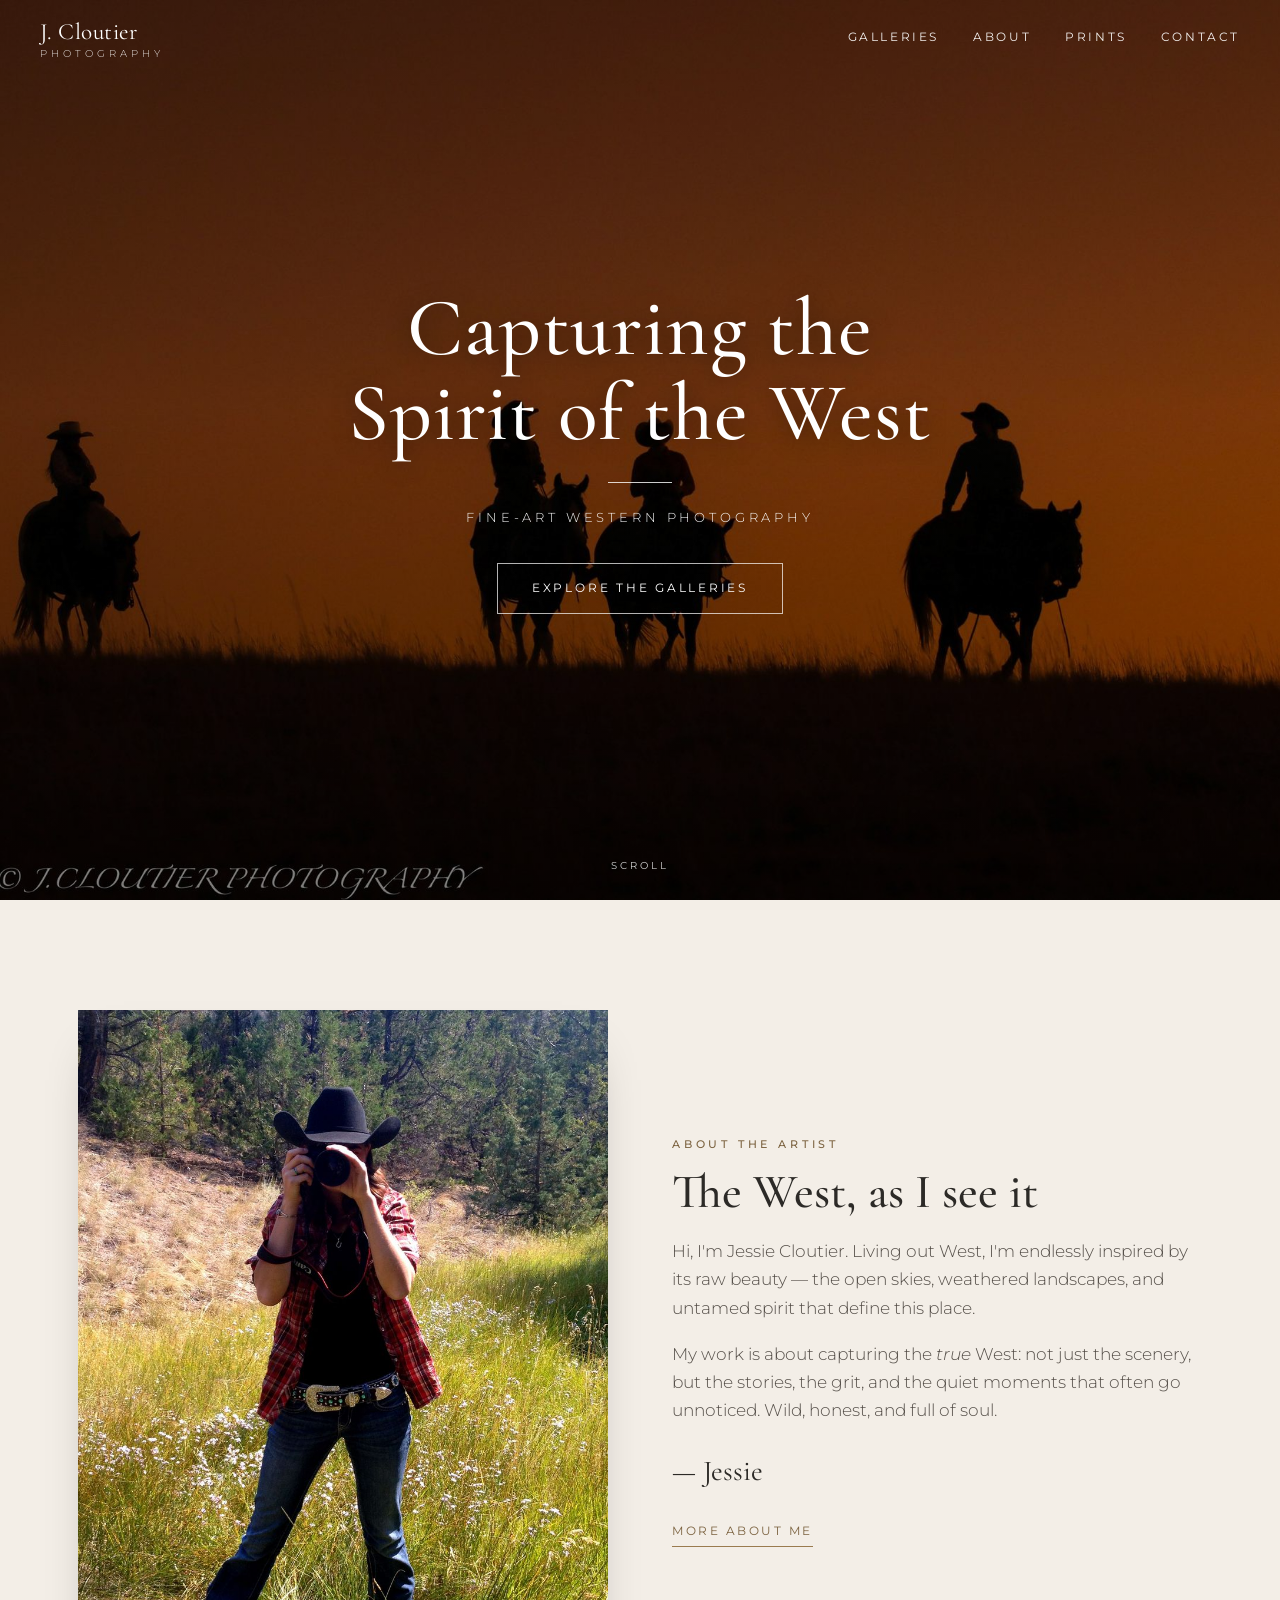
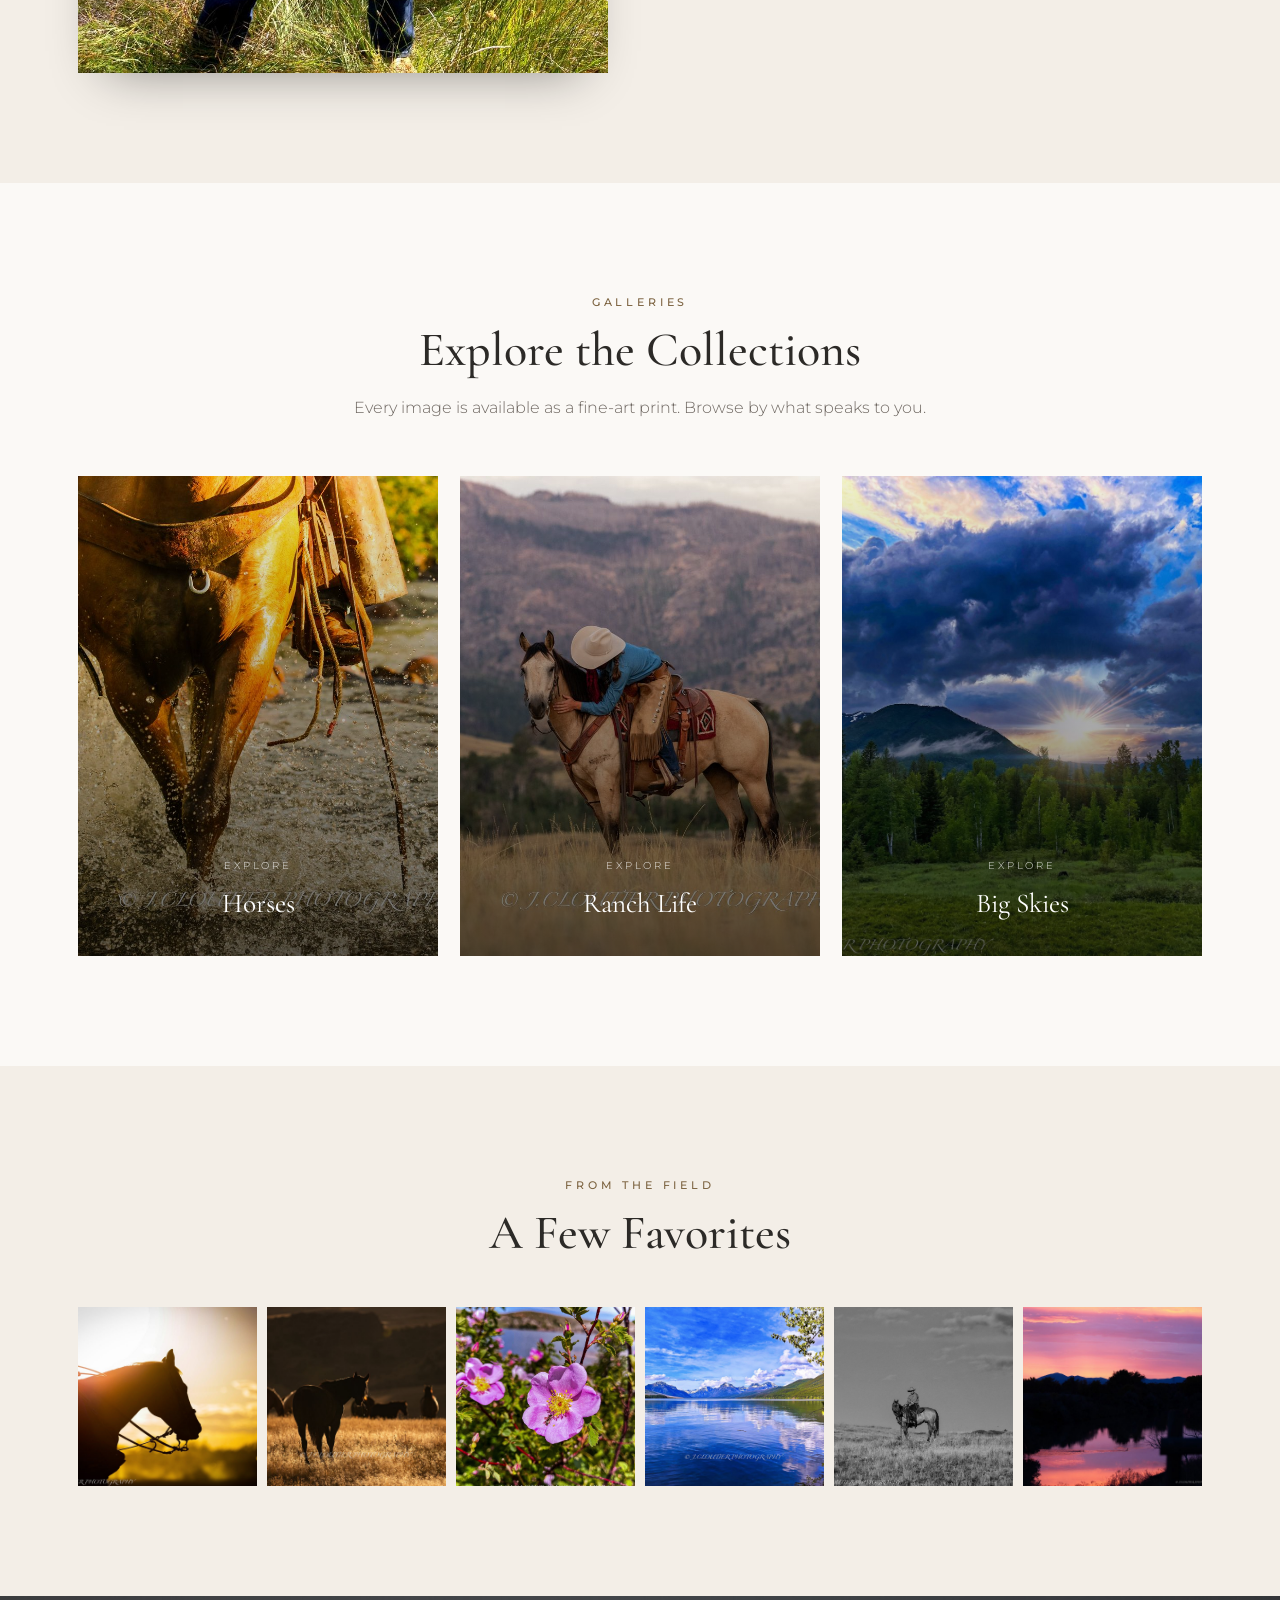
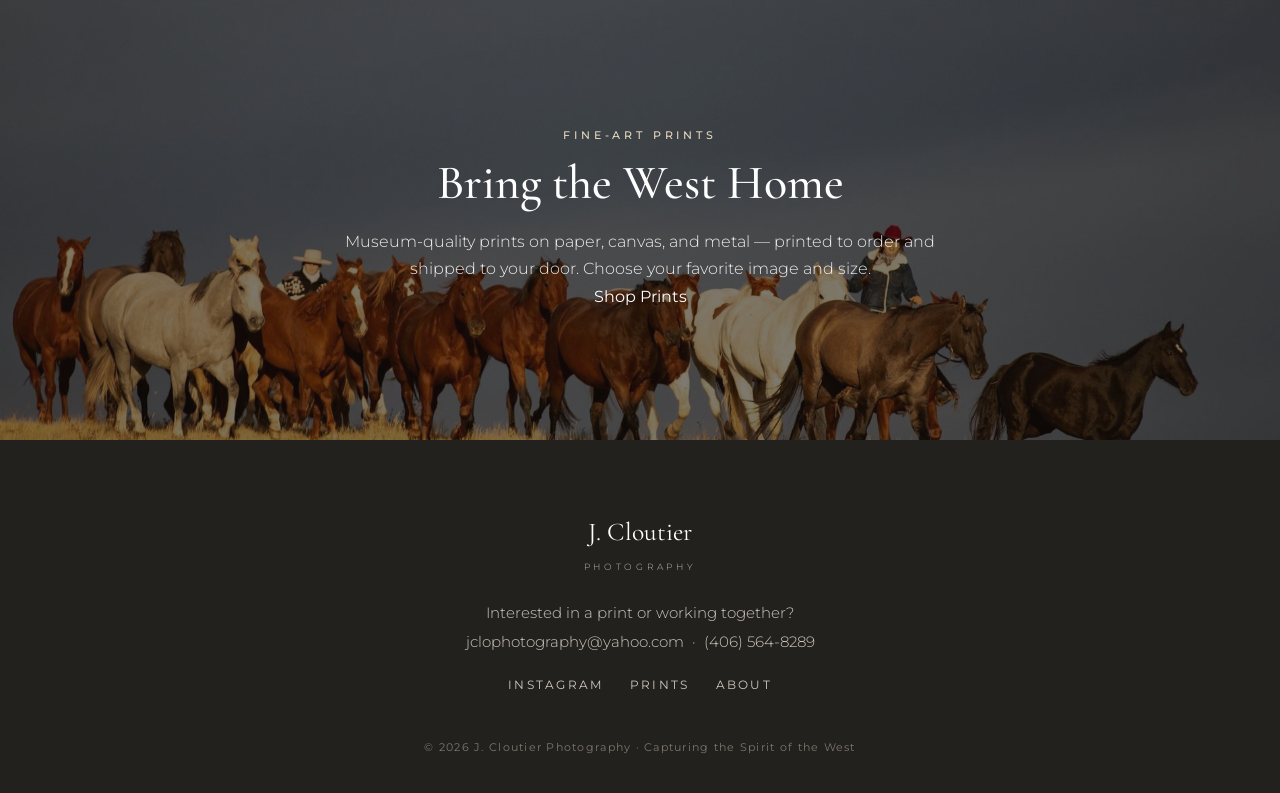
==== index.html @ 98ded982 "Add files via upload" ====
<!DOCTYPE html>
<html lang="en">
<head>
<meta charset="UTF-8" />
<meta name="viewport" content="width=device-width, initial-scale=1.0" />
<title>J. Cloutier Photography — Capturing the Spirit of the West</title>
<meta name="description" content="Authentic Western photography by Jessie Cloutier — horses, cowboys, big skies, and wild landscapes. Fine-art prints available." />
<link rel="preconnect" href="https://fonts.googleapis.com" />
<link rel="preconnect" href="https://fonts.gstatic.com" crossorigin />
<link href="https://fonts.googleapis.com/css2?family=Cormorant+Garamond:wght@400;500;600&family=Montserrat:wght@300;400;500&display=swap" rel="stylesheet" />
<link rel="stylesheet" href="style.css" />
</head>
<body>

<header id="site-header">
  <a href="index.html" class="brand">J. Cloutier<small>Photography</small></a>
  <button class="nav-toggle" id="navToggle" aria-label="Menu"><span></span><span></span><span></span></button>
  <nav id="nav">
    <a href="gallery.html">Galleries</a>
    <a href="about.html">About</a>
    <a href="gallery.html">Prints</a>
    <a href="contact.html">Contact</a>
  </nav>
</header>

<!-- HERO -->
<section class="hero" id="top">
  <img src="asset-hero.jpg" alt="Riders on horseback silhouetted against a glowing Western sunset" />
  <div class="hero-inner">
    <h1>Capturing the<br>Spirit of the West</h1>
    <div class="rule"></div>
    <p>Fine-Art Western Photography</p>
    <a href="gallery.html" class="cta">Explore the Galleries</a>
  </div>
  <div class="scroll-hint">Scroll</div>
</section>

<!-- ABOUT -->
<section class="about" id="about">
  <div class="wrap about-grid">
    <div class="about-photo">
      <img src="asset-about.jpg" alt="Jessie Cloutier photographing outdoors in a cowboy hat" />
    </div>
    <div class="about-text">
      <div class="eyebrow">About the Artist</div>
      <h2 class="sec-title">The West, as I see it</h2>
      <p>Hi, I'm Jessie Cloutier. Living out West, I'm endlessly inspired by its raw beauty — the open skies, weathered landscapes, and untamed spirit that define this place.</p>
      <p>My work is about capturing the <em>true</em> West: not just the scenery, but the stories, the grit, and the quiet moments that often go unnoticed. Wild, honest, and full of soul.</p>
      <div class="sig">— Jessie</div>
      <a href="about.html" class="btn-text">More about me</a>
    </div>
  </div>
</section>

<!-- COLLECTIONS -->
<section id="collections">
  <div class="wrap center">
    <div class="eyebrow">Galleries</div>
    <h2 class="sec-title">Explore the Collections</h2>
    <p class="lead">Every image is available as a fine-art print. Browse by what speaks to you.</p>
    <div class="tiles">
      <a class="tile" href="gallery.html#horses">
        <img src="asset-tile-horses.jpg" alt="Horse crossing water" />
        <div class="tile-label"><small>Explore</small><span>Horses</span></div>
      </a>
      <a class="tile" href="gallery.html#ranch">
        <img src="asset-tile-ranch.jpg" alt="Cowboy on horseback in the mountains" />
        <div class="tile-label"><small>Explore</small><span>Ranch Life</span></div>
      </a>
      <a class="tile" href="gallery.html#skies">
        <img src="asset-tile-landscapes.jpg" alt="Mountain landscape at dusk" />
        <div class="tile-label"><small>Explore</small><span>Big Skies</span></div>
      </a>
    </div>
  </div>
</section>

<!-- FEATURED STRIP -->
<section class="featured">
  <div class="wrap center">
    <div class="eyebrow">From the Field</div>
    <h2 class="sec-title">A Few Favorites</h2>
    <div class="strip">
      <a href="gallery.html"><img src="asset-feat-1.jpg" alt="Horse at sunrise" /></a>
      <a href="gallery.html"><img src="asset-feat-2.jpg" alt="Horses in a golden field" /></a>
      <a href="gallery.html"><img src="asset-tile-wildlife.jpg" alt="Bison on the plains" /></a>
      <a href="gallery.html"><img src="asset-feat-4.jpg" alt="Mountain lake" /></a>
      <a href="gallery.html"><img src="asset-feat-5.jpg" alt="Black and white horse" /></a>
      <a href="gallery.html"><img src="asset-feat-6.jpg" alt="Pink Western sunset" /></a>
    </div>
  </div>
</section>

<!-- PRINTS CTA -->
<section class="prints" id="prints">
  <img src="asset-hero-alt.jpg" alt="Herd of horses running at golden hour" />
  <div class="wrap">
    <div class="eyebrow" style="color:#e6d6bd;">Fine-Art Prints</div>
    <h2 class="sec-title">Bring the West Home</h2>
    <p class="lead">Museum-quality prints on paper, canvas, and metal — printed to order and shipped to your door. Choose your favorite image and size.</p>
    <a href="gallery.html" class="cta btn-light" style="margin-top:30px;">Shop Prints</a>
  </div>
</section>

<!-- CONTACT / FOOTER -->
<footer id="contact">
  <div class="wrap">
    <div class="fbrand">J. Cloutier<small>Photography</small></div>
    <div class="contact">
      Interested in a print or working together?<br>
      <a href="mailto:jclophotography@yahoo.com">jclophotography@yahoo.com</a> &nbsp;·&nbsp; (406) 564-8289
    </div>
    <div class="social">
      <a href="https://www.instagram.com/j.cloutierphotography/" target="_blank" rel="noopener">Instagram</a>
      <a href="gallery.html">Prints</a>
      <a href="about.html">About</a>
    </div>
    <div class="fine">© <span id="yr"></span> J. Cloutier Photography · Capturing the Spirit of the West</div>
  </div>
</footer>

<script src="site.js"></script>
</body>
</html>
---- style.css ----
/* ===========================================================
   J. Cloutier Photography — shared stylesheet
   =========================================================== */
:root{
  --ink:#2c2a27;
  --muted:#6f6862;
  --line:#e4ddd4;
  --paper:#fbf9f6;
  --paper-2:#f3eee7;
  --accent:#9a7b4f;        /* warm saddle tan */
  --accent-dark:#7c6340;
  --serif:'Cormorant Garamond', Georgia, serif;
  --sans:'Montserrat', -apple-system, system-ui, sans-serif;
}
*{box-sizing:border-box;margin:0;padding:0;}
html{scroll-behavior:smooth;}
body{
  font-family:var(--sans);color:var(--ink);background:var(--paper);
  line-height:1.7;-webkit-font-smoothing:antialiased;
}
img{display:block;width:100%;height:100%;object-fit:cover;}
a{color:inherit;text-decoration:none;}
.wrap{max-width:1180px;margin:0 auto;padding:0 28px;}
.wrap-wide{max-width:1480px;margin:0 auto;padding:0 28px;}

/* ---------- Header ---------- */
header{
  position:fixed;top:0;left:0;right:0;z-index:50;
  display:flex;align-items:center;justify-content:space-between;
  padding:20px 40px;transition:background .35s ease,padding .35s ease,box-shadow .35s ease;
}
header.solid,header.scrolled{background:rgba(251,249,246,.96);padding:14px 40px;box-shadow:0 1px 0 var(--line);}
.brand{font-family:var(--serif);font-size:1.45rem;letter-spacing:.02em;color:#fff;transition:color .35s ease;line-height:1.1;}
.brand small{display:block;font-family:var(--sans);font-weight:300;font-size:.6rem;letter-spacing:.42em;text-transform:uppercase;margin-top:3px;opacity:.85;}
header.solid .brand,header.scrolled .brand{color:var(--ink);}
nav{display:flex;gap:34px;}
nav a{font-size:.74rem;letter-spacing:.22em;text-transform:uppercase;font-weight:400;color:#fff;opacity:.92;transition:color .35s ease,opacity .2s;padding-bottom:3px;border-bottom:1px solid transparent;}
header.solid nav a,header.scrolled nav a{color:var(--ink);}
nav a:hover,nav a.active{opacity:1;border-bottom-color:var(--accent);}
.nav-toggle{display:none;}

/* ---------- Buttons / type helpers ---------- */
.eyebrow{font-size:.7rem;letter-spacing:.34em;text-transform:uppercase;color:var(--accent-dark);font-weight:500;}
.sec-title{font-family:var(--serif);font-weight:500;font-size:clamp(2rem,4vw,3rem);line-height:1.1;margin-top:12px;}
.center{text-align:center;}
.lead{max-width:620px;margin:18px auto 0;color:var(--muted);font-weight:300;}
.btn{display:inline-block;padding:15px 34px;border:1px solid var(--accent);color:var(--accent-dark);font-size:.72rem;letter-spacing:.24em;text-transform:uppercase;transition:background .3s,color .3s;cursor:pointer;background:none;font-family:var(--sans);}
.btn:hover{background:var(--accent);color:#fff;}
.btn-light{border-color:rgba(255,255,255,.7);color:#fff;}
.btn-light:hover{background:#fff;color:var(--ink);}
.btn-text{display:inline-block;margin-top:26px;font-size:.72rem;letter-spacing:.22em;text-transform:uppercase;color:var(--accent-dark);border-bottom:1px solid var(--accent);padding-bottom:5px;}
.btn-text:hover{color:var(--ink);}
section{padding:110px 0;}

/* ---------- Hero (home) ---------- */
.hero{position:relative;height:100vh;min-height:600px;display:flex;align-items:center;justify-content:center;text-align:center;color:#fff;overflow:hidden;}
.hero img{position:absolute;inset:0;z-index:-2;}
.hero::after{content:"";position:absolute;inset:0;z-index:-1;background:linear-gradient(180deg,rgba(0,0,0,.35),rgba(0,0,0,.15) 45%,rgba(0,0,0,.45));}
.hero-inner{padding:0 24px;animation:rise 1.2s ease both;}
.hero h1{font-family:var(--serif);font-weight:500;font-size:clamp(2.6rem,6.4vw,5.4rem);line-height:1.04;letter-spacing:.01em;text-shadow:0 2px 24px rgba(0,0,0,.4);}
.hero .rule{width:64px;height:1px;background:rgba(255,255,255,.8);margin:26px auto 24px;}
.hero p{font-size:.8rem;letter-spacing:.3em;text-transform:uppercase;font-weight:300;opacity:.95;}
.hero .cta{display:inline-block;margin-top:34px;padding:15px 34px;border:1px solid rgba(255,255,255,.7);font-size:.72rem;letter-spacing:.24em;text-transform:uppercase;transition:background .3s,color .3s;}
.hero .cta:hover{background:#fff;color:var(--ink);}
.scroll-hint{position:absolute;bottom:26px;left:50%;transform:translateX(-50%);font-size:.6rem;letter-spacing:.3em;text-transform:uppercase;opacity:.8;animation:bob 2.2s infinite;}
@keyframes rise{from{opacity:0;transform:translateY(18px);}to{opacity:1;transform:none;}}
@keyframes bob{0%,100%{transform:translateX(-50%) translateY(0);}50%{transform:translateX(-50%) translateY(7px);}}

/* ---------- Page banner (subpages) ---------- */
.banner{position:relative;height:54vh;min-height:380px;display:flex;align-items:center;justify-content:center;text-align:center;color:#fff;overflow:hidden;}
.banner img{position:absolute;inset:0;z-index:-2;}
.banner::after{content:"";position:absolute;inset:0;z-index:-1;background:rgba(0,0,0,.4);}
.banner .eyebrow{color:#e6d6bd;}
.banner h1{font-family:var(--serif);font-weight:500;font-size:clamp(2.4rem,5vw,4rem);line-height:1.05;margin-top:10px;text-shadow:0 2px 20px rgba(0,0,0,.4);}
.banner .rule{width:60px;height:1px;background:rgba(255,255,255,.8);margin:22px auto 0;}

/* ---------- About ---------- */
.about{background:var(--paper-2);}
.about-grid{display:grid;grid-template-columns:1fr 1fr;gap:64px;align-items:center;}
.about-photo{aspect-ratio:4/5;overflow:hidden;box-shadow:0 24px 50px -28px rgba(0,0,0,.45);}
.about-photo img{transition:transform 1.2s ease;}
.about-photo:hover img{transform:scale(1.04);}
.about-text p{margin-top:18px;color:#56504a;font-weight:300;font-size:1.04rem;}
.about-text .sig{font-family:var(--serif);font-size:1.8rem;margin-top:22px;color:var(--ink);}

/* ---------- Collection tiles (home) ---------- */
.tiles{display:grid;grid-template-columns:repeat(3,1fr);gap:22px;margin-top:54px;}
.tile{position:relative;aspect-ratio:3/4;overflow:hidden;color:#fff;display:block;}
.tile img{transition:transform 1.1s ease;}
.tile::after{content:"";position:absolute;inset:0;background:linear-gradient(180deg,rgba(0,0,0,.05),rgba(0,0,0,.6));transition:background .4s;}
.tile:hover img{transform:scale(1.06);}
.tile:hover::after{background:linear-gradient(180deg,rgba(0,0,0,.15),rgba(0,0,0,.72));}
.tile-label{position:absolute;left:0;right:0;bottom:28px;z-index:2;text-align:center;}
.tile-label small{font-size:.62rem;letter-spacing:.3em;text-transform:uppercase;opacity:.85;font-weight:300;}
.tile-label span{display:block;font-family:var(--serif);font-size:1.7rem;margin-top:4px;}

/* ---------- Featured strip ---------- */
.featured{background:var(--paper-2);}
.strip{display:grid;grid-template-columns:repeat(6,1fr);gap:10px;margin-top:48px;}
.strip a{aspect-ratio:1/1;overflow:hidden;}
.strip img{transition:transform .9s ease,filter .4s;filter:saturate(.96);}
.strip a:hover img{transform:scale(1.08);filter:saturate(1.1);}

/* ---------- Prints CTA band ---------- */
.prints{position:relative;color:#fff;text-align:center;padding:130px 0;overflow:hidden;}
.prints img{position:absolute;inset:0;z-index:-2;}
.prints::after{content:"";position:absolute;inset:0;z-index:-1;background:rgba(20,16,12,.55);}
.prints .sec-title{color:#fff;}
.prints .lead{color:rgba(255,255,255,.9);}

/* ---------- Gallery filter + grid ---------- */
.filterbar{display:flex;flex-wrap:wrap;gap:12px;justify-content:center;margin:0 0 44px;}
.filterbar button{background:none;border:1px solid var(--line);color:var(--muted);font-family:var(--sans);
  font-size:.7rem;letter-spacing:.2em;text-transform:uppercase;padding:10px 20px;cursor:pointer;transition:all .25s;}
.filterbar button:hover{border-color:var(--accent);color:var(--accent-dark);}
.filterbar button.active{background:var(--accent);border-color:var(--accent);color:#fff;}
.grid{column-count:3;column-gap:16px;}
.grid .card{break-inside:avoid;margin-bottom:16px;position:relative;overflow:hidden;cursor:pointer;display:block;}
.grid .card img{width:100%;height:auto;transition:transform 1s ease;}
.grid .card::after{content:"View Print";position:absolute;inset:0;display:flex;align-items:flex-end;justify-content:center;
  padding-bottom:18px;color:#fff;font-size:.66rem;letter-spacing:.24em;text-transform:uppercase;
  background:linear-gradient(180deg,rgba(0,0,0,0) 55%,rgba(0,0,0,.55));opacity:0;transition:opacity .35s;}
.grid .card:hover::after{opacity:1;}
.grid .card:hover img{transform:scale(1.05);}

/* ---------- Lightbox ---------- */
.lightbox{position:fixed;inset:0;z-index:100;background:rgba(18,15,12,.92);display:none;align-items:center;justify-content:center;flex-direction:column;padding:30px;}
.lightbox.open{display:flex;}
.lightbox img{max-width:88vw;max-height:74vh;width:auto;height:auto;object-fit:contain;box-shadow:0 30px 80px -20px rgba(0,0,0,.8);}
.lightbox .lb-bar{margin-top:22px;display:flex;gap:16px;align-items:center;}
.lightbox .lb-close{position:absolute;top:24px;right:30px;color:#fff;font-size:2rem;cursor:pointer;line-height:1;opacity:.8;}
.lightbox .lb-close:hover{opacity:1;}
.lightbox .lb-nav{position:absolute;top:50%;transform:translateY(-50%);color:#fff;font-size:2.4rem;cursor:pointer;opacity:.6;padding:10px 18px;user-select:none;}
.lightbox .lb-nav:hover{opacity:1;}
.lightbox .lb-prev{left:10px;}.lightbox .lb-next{right:10px;}

/* ---------- Contact ---------- */
.contact-grid{display:grid;grid-template-columns:1fr 1fr;gap:64px;align-items:start;}
.contact-info p{margin-top:14px;color:#56504a;font-weight:300;}
.contact-info .line{margin-top:22px;}
.contact-info .label{font-size:.66rem;letter-spacing:.24em;text-transform:uppercase;color:var(--accent-dark);}
.contact-info .val{font-family:var(--serif);font-size:1.35rem;margin-top:4px;}
form .field{margin-bottom:20px;}
form label{display:block;font-size:.66rem;letter-spacing:.2em;text-transform:uppercase;color:var(--muted);margin-bottom:8px;}
form input,form textarea{width:100%;padding:13px 15px;border:1px solid var(--line);background:#fff;font-family:var(--sans);font-size:.95rem;color:var(--ink);}
form input:focus,form textarea:focus{outline:none;border-color:var(--accent);}
form textarea{min-height:140px;resize:vertical;}

/* ---------- As Seen In ---------- */
.seenin{text-align:center;}
.seenin .logos{display:flex;flex-wrap:wrap;gap:38px;justify-content:center;align-items:center;margin-top:30px;
  font-family:var(--serif);font-size:1.15rem;color:var(--muted);}
.seenin .logos span{opacity:.7;}

/* ---------- Footer ---------- */
footer{background:#23211e;color:#cfc7bd;padding:70px 0 36px;text-align:center;}
footer .fbrand{font-family:var(--serif);font-size:1.6rem;color:#fff;}
footer .fbrand small{display:block;font-family:var(--sans);font-weight:300;font-size:.58rem;letter-spacing:.4em;text-transform:uppercase;margin-top:6px;opacity:.7;}
footer .contact{margin-top:24px;font-size:.92rem;font-weight:300;line-height:2;}
footer .contact a:hover{color:#fff;}
footer .social{margin-top:18px;display:flex;gap:26px;justify-content:center;font-size:.72rem;letter-spacing:.2em;text-transform:uppercase;}
footer .social a{border-bottom:1px solid transparent;padding-bottom:3px;}
footer .social a:hover{border-bottom-color:var(--accent);}
footer .fine{margin-top:40px;font-size:.66rem;letter-spacing:.12em;color:#7d756c;}

/* ---------- Responsive ---------- */
@media(max-width:980px){.grid{column-count:2;}}
@media(max-width:860px){
  header{padding:16px 22px;}
  nav{position:fixed;inset:0;background:rgba(251,249,246,.98);flex-direction:column;align-items:center;justify-content:center;gap:30px;transform:translateY(-100%);transition:transform .4s ease;}
  nav.open{transform:none;}
  nav a{color:var(--ink);font-size:.95rem;}
  .nav-toggle{display:flex;flex-direction:column;gap:5px;z-index:60;background:none;border:0;cursor:pointer;}
  .nav-toggle span{width:26px;height:2px;background:#fff;transition:background .35s;}
  header.solid .nav-toggle span,header.scrolled .nav-toggle span{background:var(--ink);}
  .nav-toggle.open span{background:var(--ink);}
  .about-grid,.contact-grid{grid-template-columns:1fr;gap:36px;}
  .about-photo{aspect-ratio:4/3;max-height:460px;}
  .tiles{grid-template-columns:1fr;gap:16px;}
  .tile{aspect-ratio:16/10;}
  .strip{grid-template-columns:repeat(3,1fr);}
  section{padding:78px 0;}
}
@media(max-width:560px){.grid{column-count:1;}}
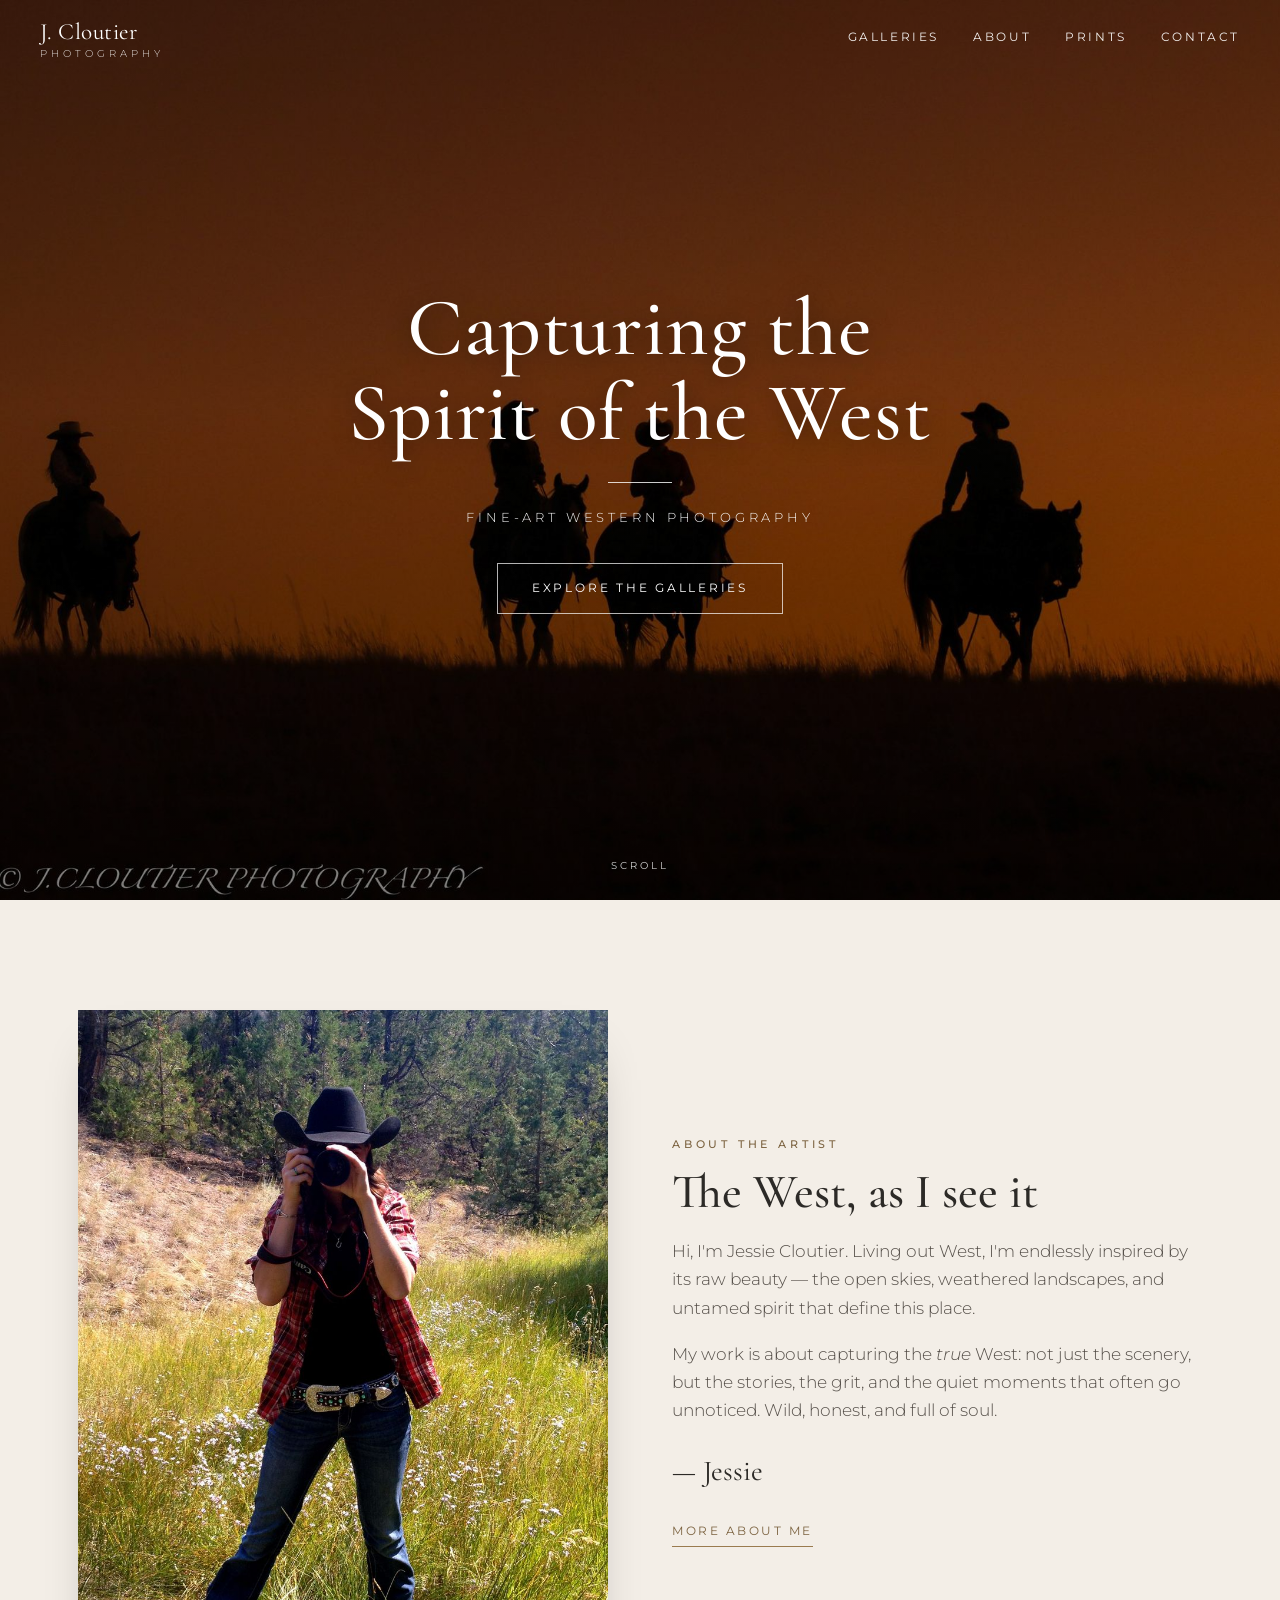
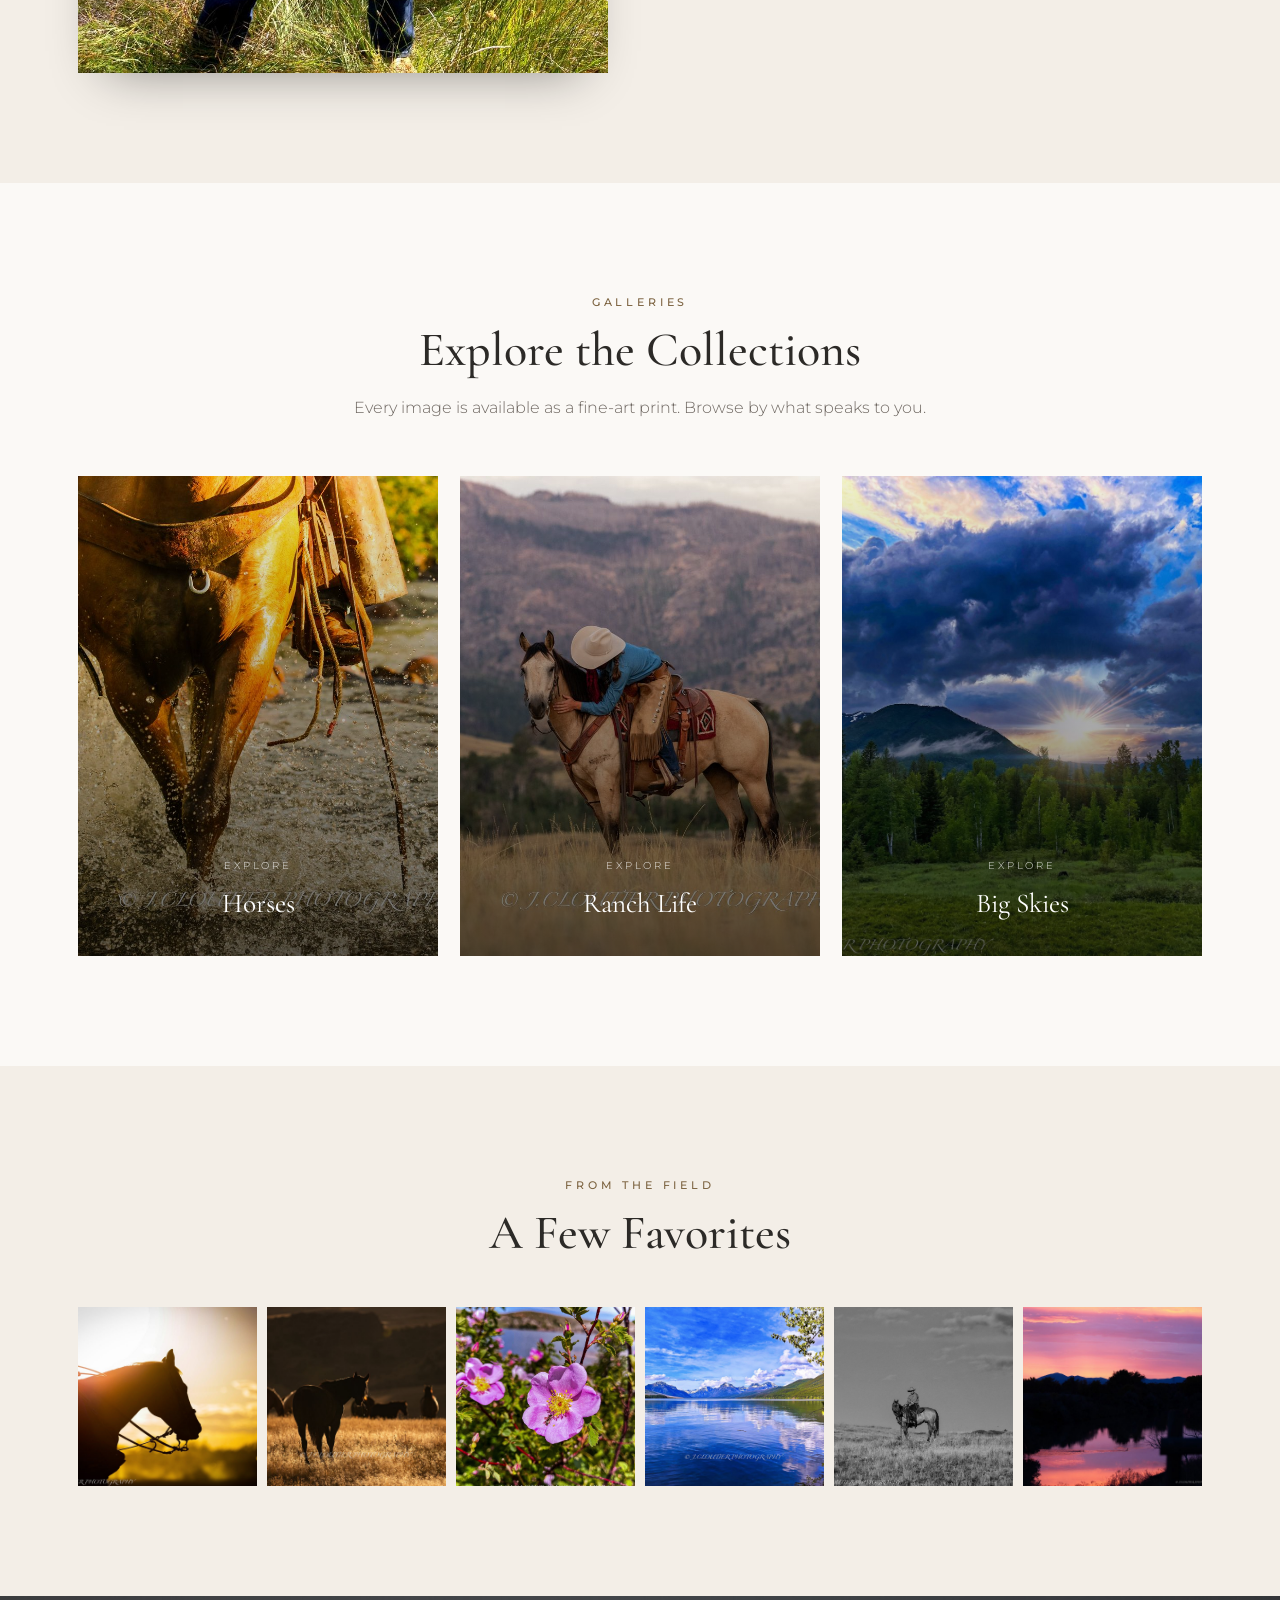
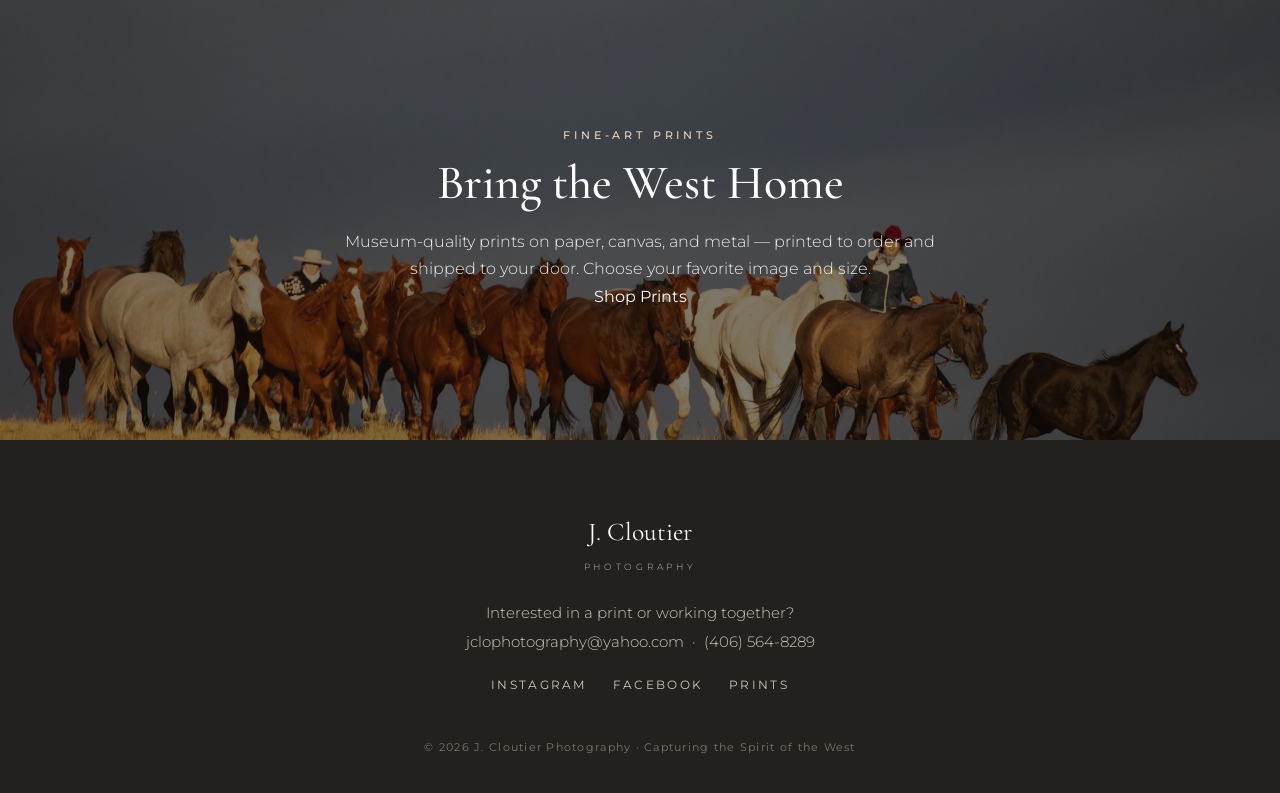
==== commit ca6aa535: "Add files via upload" ====
--- a/index.html
+++ b/index.html
@@ -112,8 +112,8 @@
     </div>
     <div class="social">
       <a href="https://www.instagram.com/j.cloutierphotography/" target="_blank" rel="noopener">Instagram</a>
+      <a href="https://www.facebook.com/share/19r7W5c7UH/" target="_blank" rel="noopener">Facebook</a>
       <a href="gallery.html">Prints</a>
-      <a href="about.html">About</a>
     </div>
     <div class="fine">© <span id="yr"></span> J. Cloutier Photography · Capturing the Spirit of the West</div>
   </div>
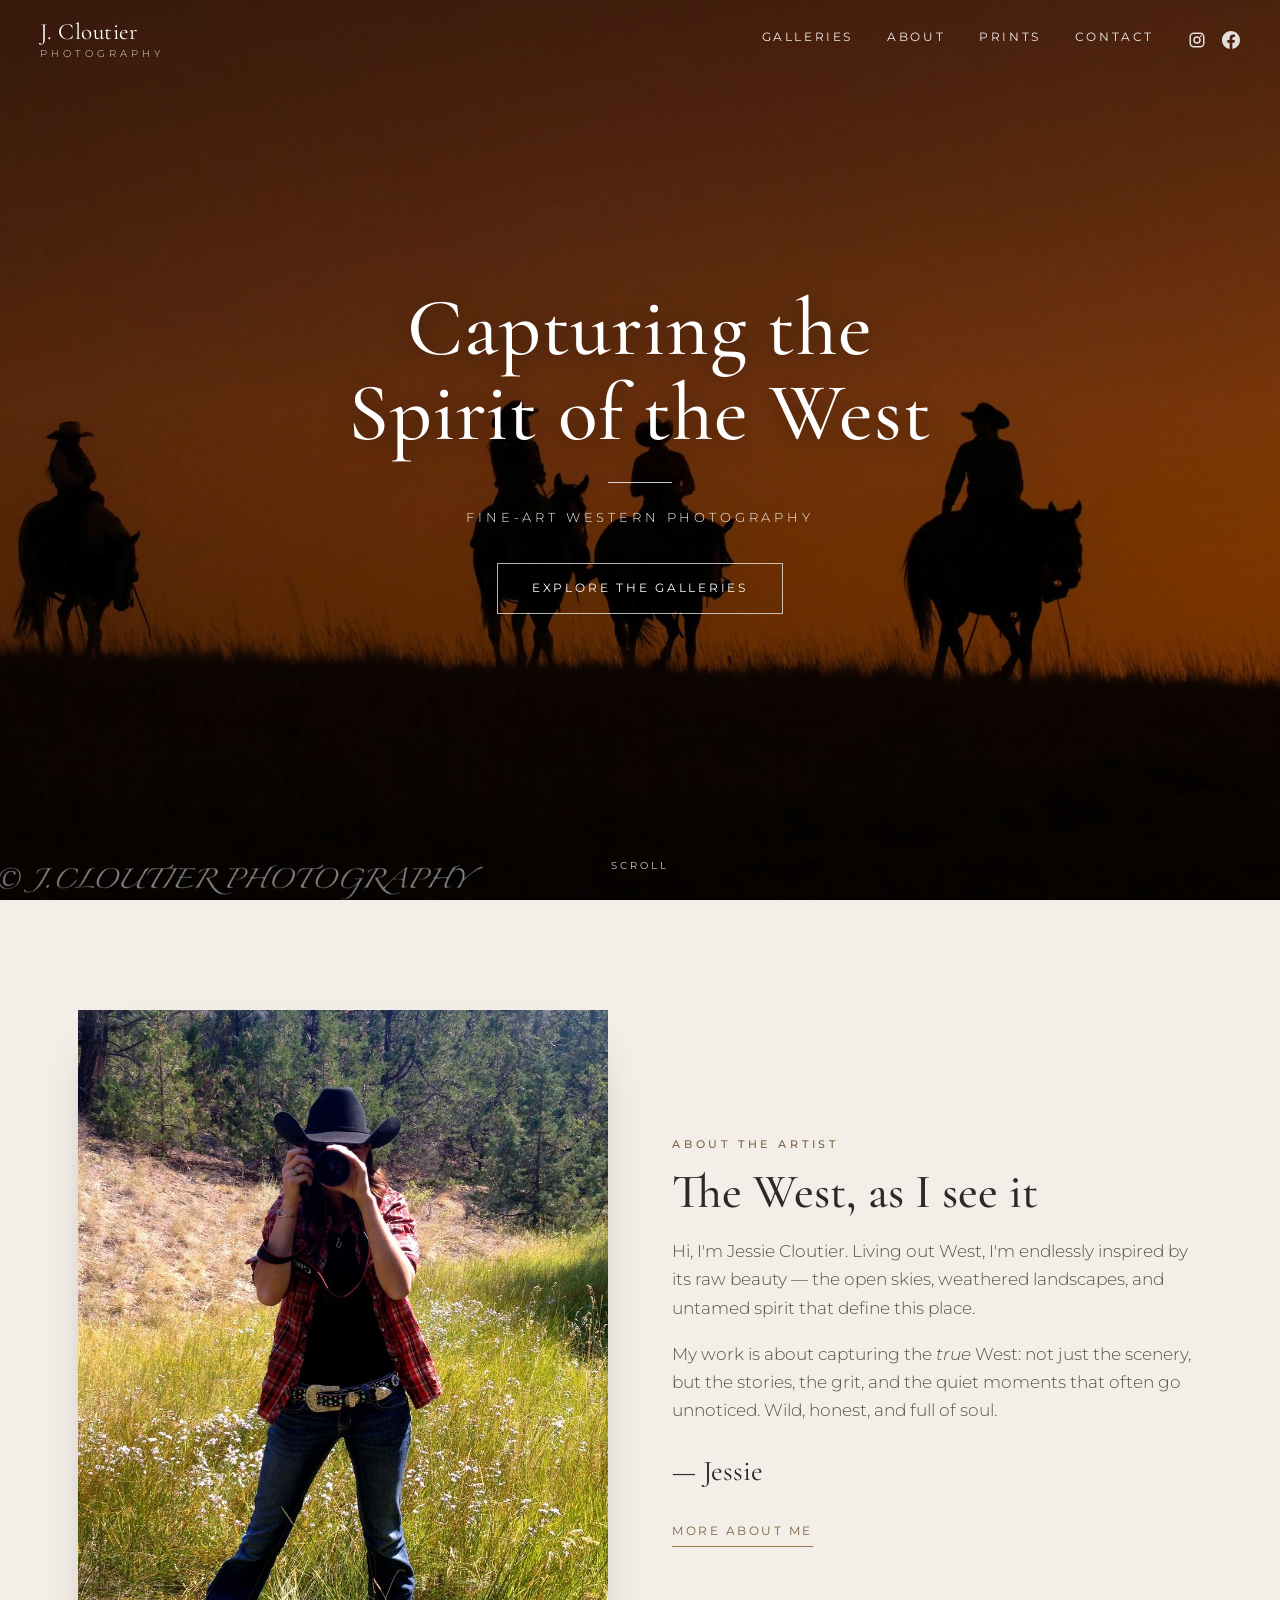
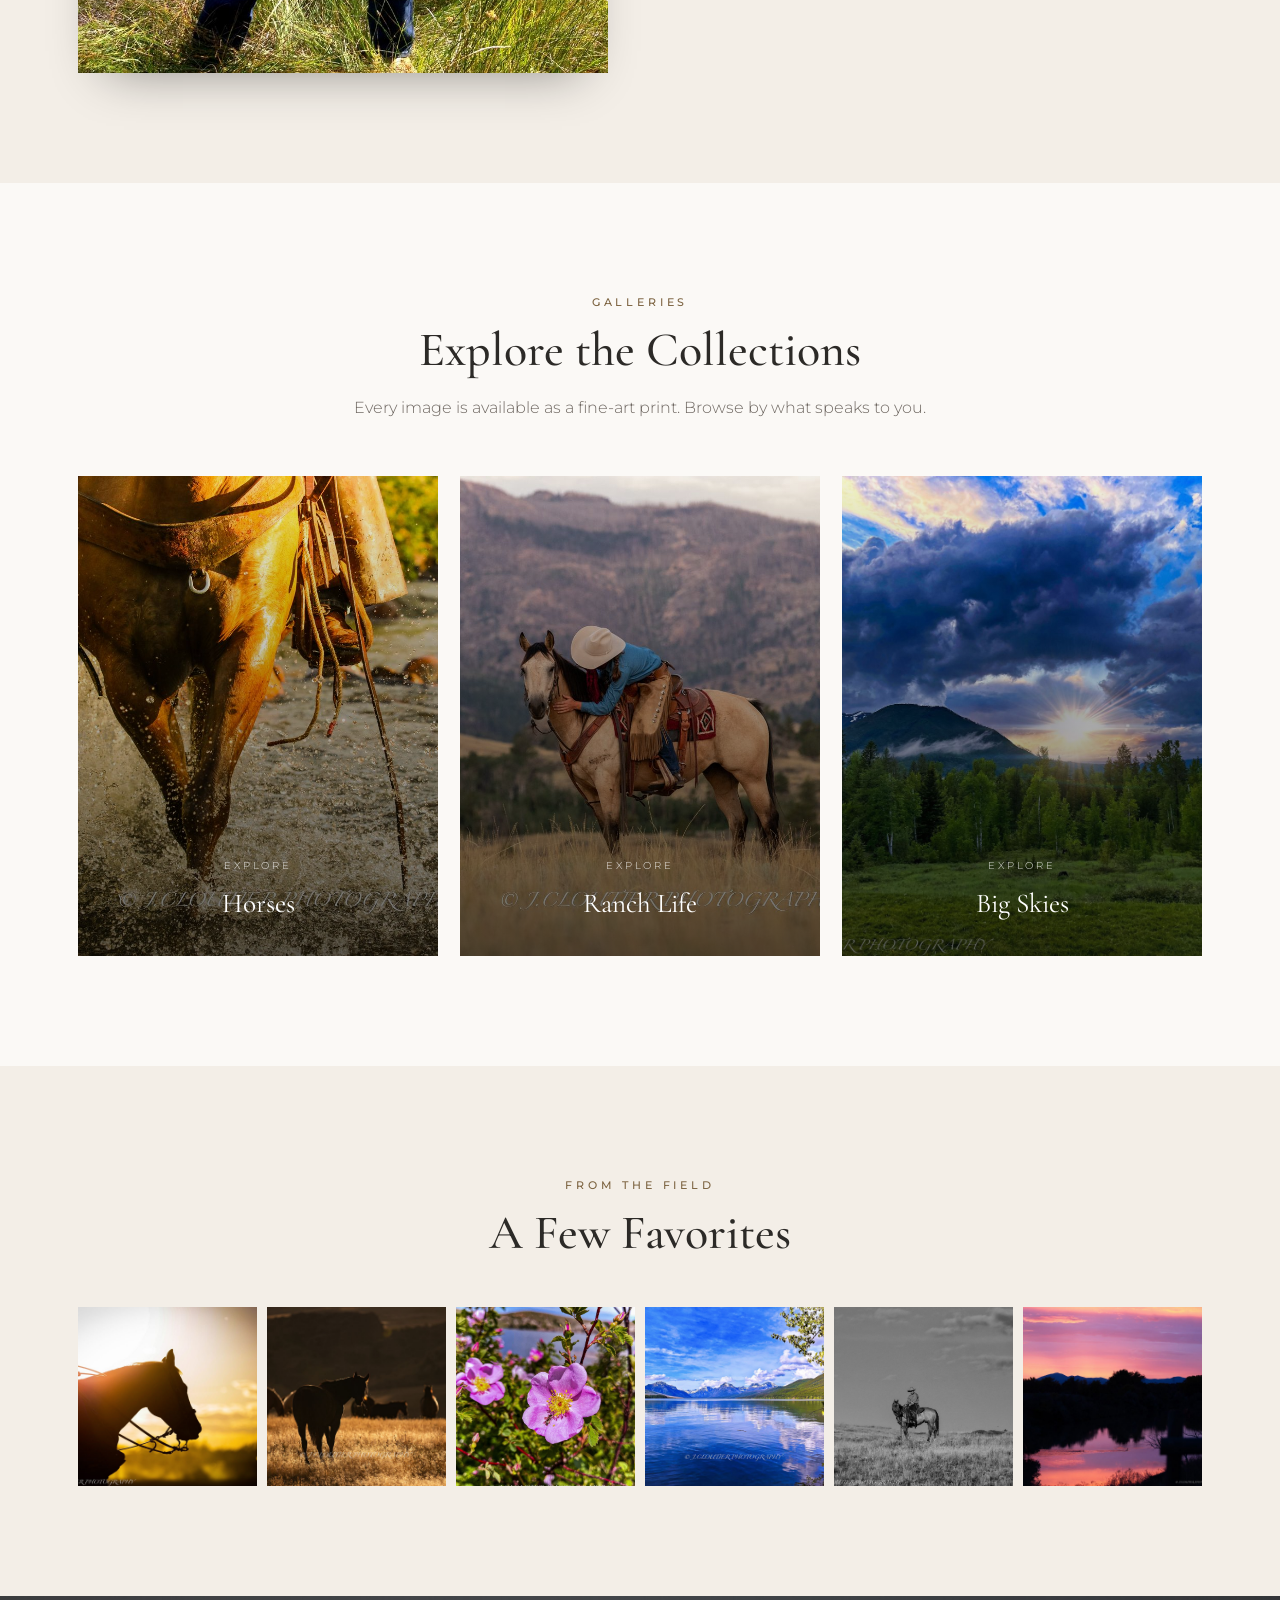
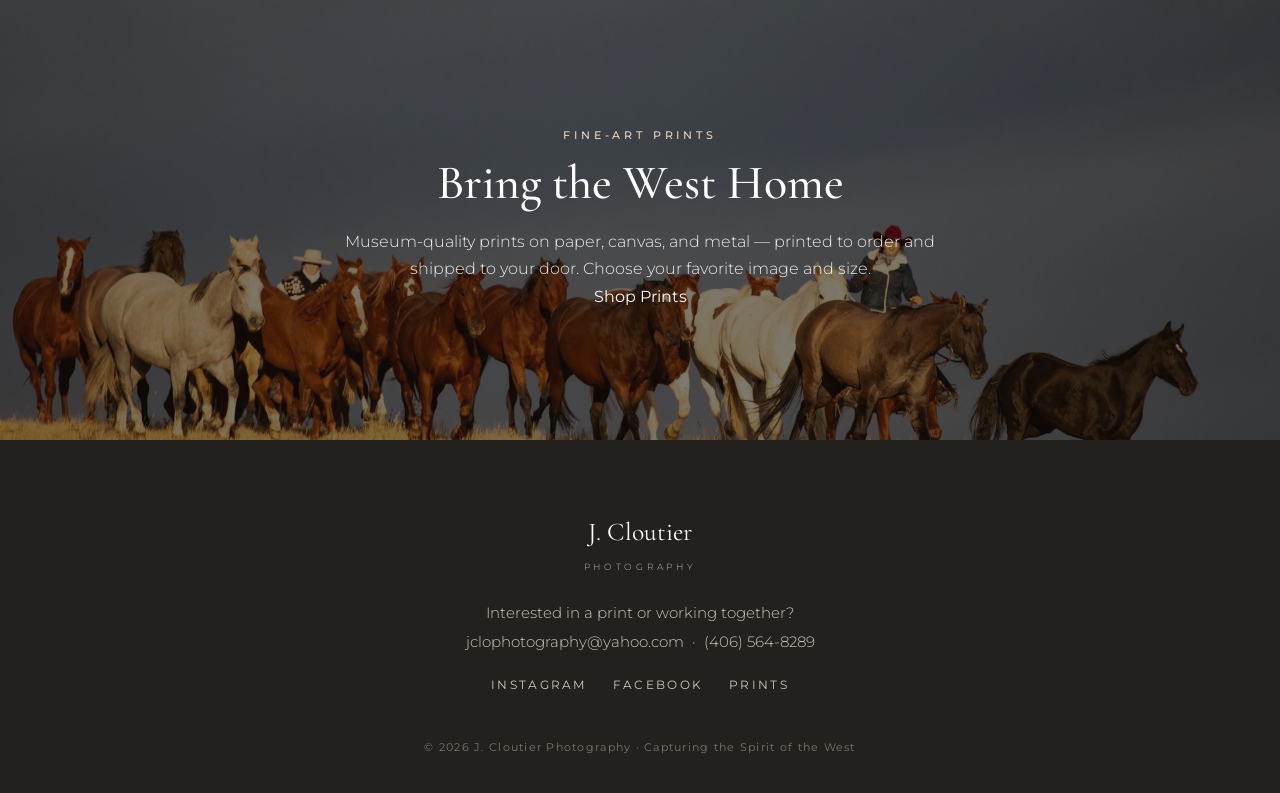
==== commit e83141bc: "Add files via upload" ====
--- a/index.html
+++ b/index.html
@@ -20,6 +20,10 @@
     <a href="about.html">About</a>
     <a href="gallery.html">Prints</a>
     <a href="contact.html">Contact</a>
+    <span class="nav-social">
+      <a href="https://www.instagram.com/j.cloutierphotography/" target="_blank" rel="noopener" aria-label="Instagram"><svg viewBox="0 0 24 24" aria-hidden="true"><path d="M7.8 2h8.4C19.4 2 22 4.6 22 7.8v8.4a5.8 5.8 0 0 1-5.8 5.8H7.8C4.6 22 2 19.4 2 16.2V7.8A5.8 5.8 0 0 1 7.8 2m-.2 2A3.6 3.6 0 0 0 4 7.6v8.8C4 18.39 5.61 20 7.6 20h8.8a3.6 3.6 0 0 0 3.6-3.6V7.6C20 5.61 18.39 4 16.4 4H7.6m9.65 1.5a1.25 1.25 0 0 1 1.25 1.25A1.25 1.25 0 0 1 17.25 8 1.25 1.25 0 0 1 16 6.75a1.25 1.25 0 0 1 1.25-1.25M12 7a5 5 0 0 1 5 5 5 5 0 0 1-5 5 5 5 0 0 1-5-5 5 5 0 0 1 5-5m0 2a3 3 0 0 0-3 3 3 3 0 0 0 3 3 3 3 0 0 0 3-3 3 3 0 0 0-3-3z"/></svg></a>
+      <a href="https://www.facebook.com/share/19r7W5c7UH/" target="_blank" rel="noopener" aria-label="Facebook"><svg viewBox="0 0 24 24" aria-hidden="true"><path d="M24 12.07C24 5.4 18.63 0 12 0S0 5.4 0 12.07C0 18.1 4.39 23.1 10.13 24v-8.44H7.08v-3.49h3.05V9.41c0-3.02 1.79-4.69 4.53-4.69 1.31 0 2.68.24 2.68.24v2.97h-1.51c-1.49 0-1.95.93-1.95 1.88v2.26h3.32l-.53 3.49h-2.79V24C19.61 23.1 24 18.1 24 12.07z"/></svg></a>
+    </span>
   </nav>
 </header>
 
--- a/style.css
+++ b/style.css
@@ -38,6 +38,11 @@
 header.solid nav a,header.scrolled nav a{color:var(--ink);}
 nav a:hover,nav a.active{opacity:1;border-bottom-color:var(--accent);}
 .nav-toggle{display:none;}
+/* header social icon buttons */
+.nav-social{display:flex;align-items:center;gap:16px;}
+.nav-social a{display:inline-flex;align-items:center;border-bottom:none!important;opacity:.85;padding-bottom:0;transition:opacity .2s,transform .2s;}
+.nav-social a:hover{opacity:1;transform:translateY(-1px);}
+.nav-social svg{width:18px;height:18px;fill:currentColor;display:block;}
 
 /* ---------- Buttons / type helpers ---------- */
 .eyebrow{font-size:.7rem;letter-spacing:.34em;text-transform:uppercase;color:var(--accent-dark);font-weight:500;}
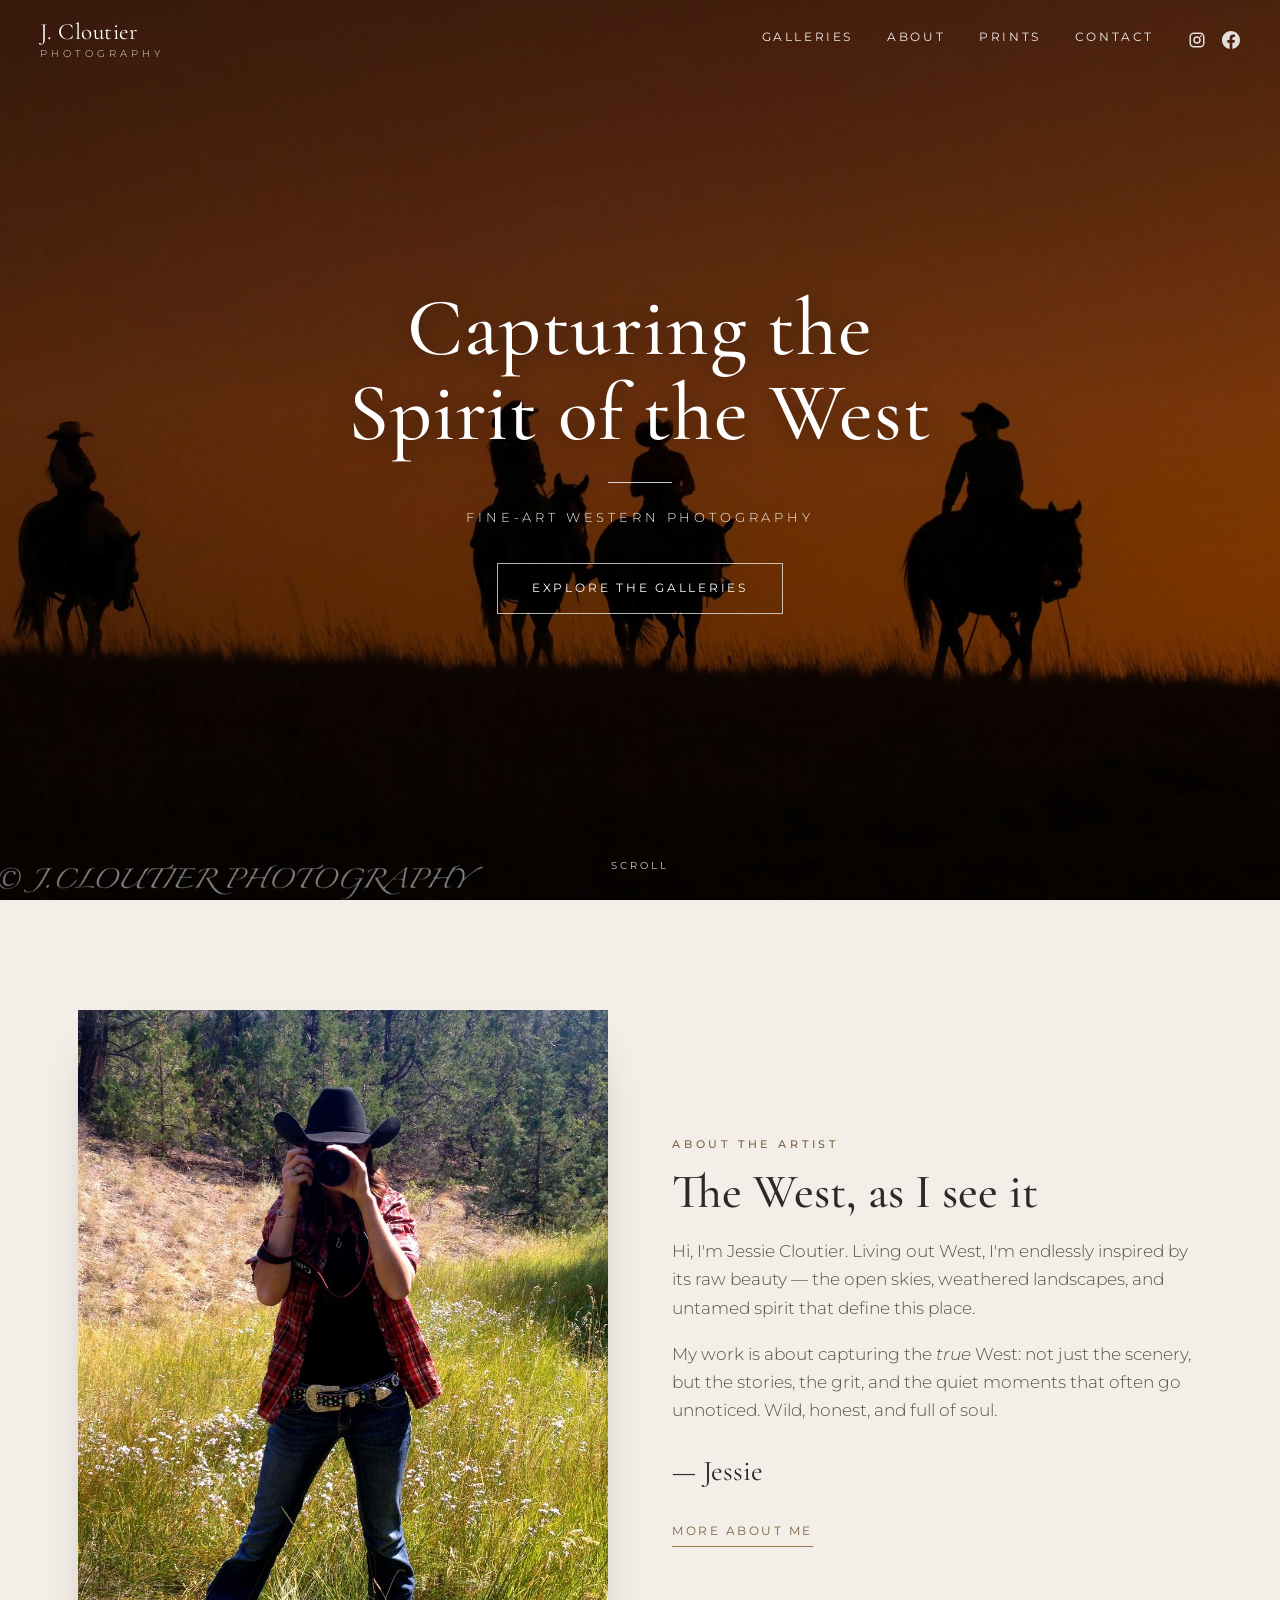
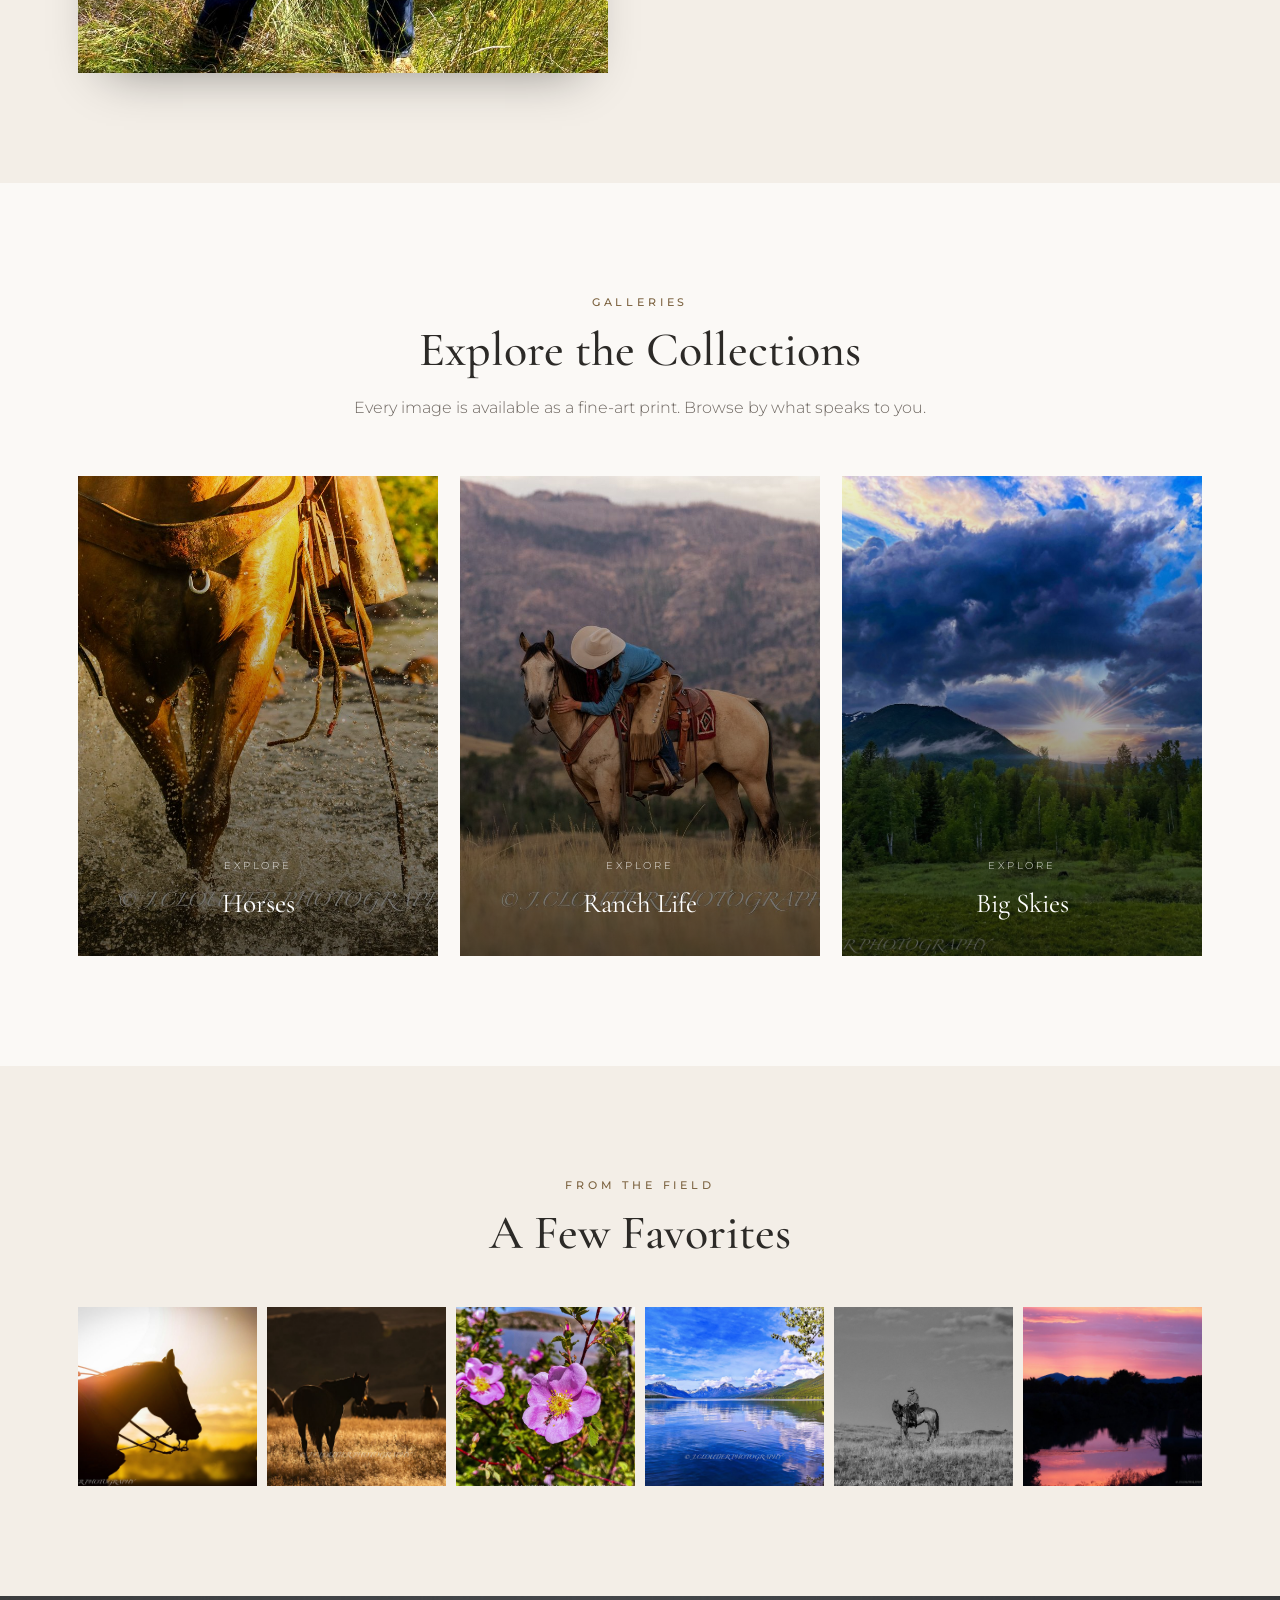
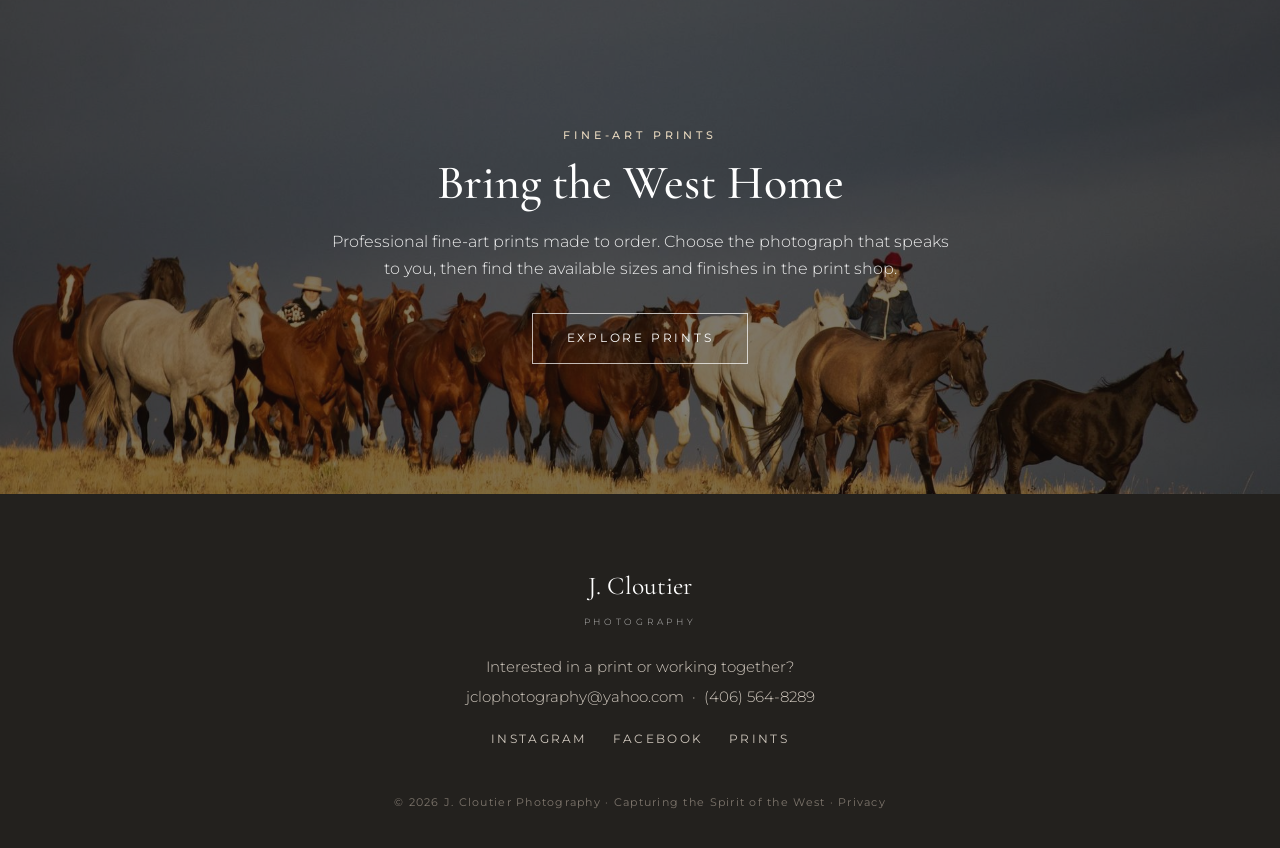
==== commit d40f580d: "Finish Jessie photography portfolio experience" ====
--- a/index.html
+++ b/index.html
@@ -5,20 +5,33 @@
 <meta name="viewport" content="width=device-width, initial-scale=1.0" />
 <title>J. Cloutier Photography — Capturing the Spirit of the West</title>
 <meta name="description" content="Authentic Western photography by Jessie Cloutier — horses, cowboys, big skies, and wild landscapes. Fine-art prints available." />
+<link rel="canonical" href="https://jcloutierphotography.com/" />
+<meta property="og:type" content="website" />
+<meta property="og:title" content="J. Cloutier Photography — Capturing the Spirit of the West" />
+<meta property="og:description" content="Authentic Western photography by Jessie Cloutier. Explore horses, ranch life, wildlife, and wild landscapes." />
+<meta property="og:url" content="https://jcloutierphotography.com/" />
+<meta property="og:image" content="https://jcloutierphotography.com/asset-hero.jpg" />
+<meta name="twitter:card" content="summary_large_image" />
+<meta name="theme-color" content="#2c2a27" />
 <link rel="preconnect" href="https://fonts.googleapis.com" />
 <link rel="preconnect" href="https://fonts.gstatic.com" crossorigin />
-<link href="https://fonts.googleapis.com/css2?family=Cormorant+Garamond:wght@400;500;600&family=Montserrat:wght@300;400;500&display=swap" rel="stylesheet" />
-<link rel="stylesheet" href="style.css" />
+<link href="https://fonts.googleapis.com/css2?family=Cormorant+Garamond:wght@400;500;600&amp;family=Montserrat:wght@300;400;500&amp;display=swap" rel="stylesheet" />
+<link rel="stylesheet" href="style.css?v=3" />
+<script type="application/ld+json">
+{"@context":"https://schema.org","@type":"Person","name":"Jessie Cloutier","url":"https://jcloutierphotography.com/","jobTitle":"Western Photographer","email":"mailto:jclophotography@yahoo.com","telephone":"+1-406-564-8289","sameAs":["https://www.instagram.com/j.cloutierphotography/","https://www.facebook.com/share/19r7W5c7UH/"]}
+</script>
 </head>
 <body>
 
+<a class="skip-link" href="#main">Skip to content</a>
+
 <header id="site-header">
   <a href="index.html" class="brand">J. Cloutier<small>Photography</small></a>
-  <button class="nav-toggle" id="navToggle" aria-label="Menu"><span></span><span></span><span></span></button>
-  <nav id="nav">
+  <button class="nav-toggle" id="navToggle" aria-label="Open menu" aria-expanded="false" aria-controls="nav"><span></span><span></span><span></span></button>
+  <nav id="nav" aria-label="Primary navigation">
     <a href="gallery.html">Galleries</a>
     <a href="about.html">About</a>
-    <a href="gallery.html">Prints</a>
+    <a href="prints.html">Prints</a>
     <a href="contact.html">Contact</a>
     <span class="nav-social">
       <a href="https://www.instagram.com/j.cloutierphotography/" target="_blank" rel="noopener" aria-label="Instagram"><svg viewBox="0 0 24 24" aria-hidden="true"><path d="M7.8 2h8.4C19.4 2 22 4.6 22 7.8v8.4a5.8 5.8 0 0 1-5.8 5.8H7.8C4.6 22 2 19.4 2 16.2V7.8A5.8 5.8 0 0 1 7.8 2m-.2 2A3.6 3.6 0 0 0 4 7.6v8.8C4 18.39 5.61 20 7.6 20h8.8a3.6 3.6 0 0 0 3.6-3.6V7.6C20 5.61 18.39 4 16.4 4H7.6m9.65 1.5a1.25 1.25 0 0 1 1.25 1.25A1.25 1.25 0 0 1 17.25 8 1.25 1.25 0 0 1 16 6.75a1.25 1.25 0 0 1 1.25-1.25M12 7a5 5 0 0 1 5 5 5 5 0 0 1-5 5 5 5 0 0 1-5-5 5 5 0 0 1 5-5m0 2a3 3 0 0 0-3 3 3 3 0 0 0 3 3 3 3 0 0 0 3-3 3 3 0 0 0-3-3z"/></svg></a>
@@ -28,8 +41,9 @@
 </header>
 
 <!-- HERO -->
+<main id="main">
 <section class="hero" id="top">
-  <img src="asset-hero.jpg" alt="Riders on horseback silhouetted against a glowing Western sunset" />
+  <img src="asset-hero.jpg" alt="Riders on horseback silhouetted against a glowing Western sunset" fetchpriority="high" />
   <div class="hero-inner">
     <h1>Capturing the<br>Spirit of the West</h1>
     <div class="rule"></div>
@@ -43,7 +57,7 @@
 <section class="about" id="about">
   <div class="wrap about-grid">
     <div class="about-photo">
-      <img src="asset-about.jpg" alt="Jessie Cloutier photographing outdoors in a cowboy hat" />
+      <img src="asset-about.jpg" alt="Jessie Cloutier photographing outdoors in a cowboy hat" loading="lazy" decoding="async" />
     </div>
     <div class="about-text">
       <div class="eyebrow">About the Artist</div>
@@ -64,15 +78,15 @@
     <p class="lead">Every image is available as a fine-art print. Browse by what speaks to you.</p>
     <div class="tiles">
       <a class="tile" href="gallery.html#horses">
-        <img src="asset-tile-horses.jpg" alt="Horse crossing water" />
+        <img src="asset-tile-horses.jpg" alt="Horse crossing water" loading="lazy" decoding="async" />
         <div class="tile-label"><small>Explore</small><span>Horses</span></div>
       </a>
       <a class="tile" href="gallery.html#ranch">
-        <img src="asset-tile-ranch.jpg" alt="Cowboy on horseback in the mountains" />
+        <img src="asset-tile-ranch.jpg" alt="Cowboy on horseback in the mountains" loading="lazy" decoding="async" />
         <div class="tile-label"><small>Explore</small><span>Ranch Life</span></div>
       </a>
       <a class="tile" href="gallery.html#skies">
-        <img src="asset-tile-landscapes.jpg" alt="Mountain landscape at dusk" />
+        <img src="asset-tile-landscapes.jpg" alt="Mountain landscape at dusk" loading="lazy" decoding="async" />
         <div class="tile-label"><small>Explore</small><span>Big Skies</span></div>
       </a>
     </div>
@@ -85,12 +99,12 @@
     <div class="eyebrow">From the Field</div>
     <h2 class="sec-title">A Few Favorites</h2>
     <div class="strip">
-      <a href="gallery.html"><img src="asset-feat-1.jpg" alt="Horse at sunrise" /></a>
-      <a href="gallery.html"><img src="asset-feat-2.jpg" alt="Horses in a golden field" /></a>
-      <a href="gallery.html"><img src="asset-tile-wildlife.jpg" alt="Bison on the plains" /></a>
-      <a href="gallery.html"><img src="asset-feat-4.jpg" alt="Mountain lake" /></a>
-      <a href="gallery.html"><img src="asset-feat-5.jpg" alt="Black and white horse" /></a>
-      <a href="gallery.html"><img src="asset-feat-6.jpg" alt="Pink Western sunset" /></a>
+      <a href="gallery.html?image=Sunset%20Silhouette" aria-label="View Sunset Silhouette"><img src="asset-feat-1.jpg" alt="Horse at sunrise" loading="lazy" decoding="async" /></a>
+      <a href="gallery.html?image=Golden%20Run" aria-label="View Golden Run"><img src="asset-feat-2.jpg" alt="Horses in a golden field" loading="lazy" decoding="async" /></a>
+      <a href="gallery.html?image=Bison%20Portrait" aria-label="View Bison Portrait"><img src="asset-tile-wildlife.jpg" alt="Bison on the plains" loading="lazy" decoding="async" /></a>
+      <a href="gallery.html?image=Still%20Water" aria-label="View Still Water"><img src="asset-feat-4.jpg" alt="Mountain lake" loading="lazy" decoding="async" /></a>
+      <a href="gallery.html?image=Rider%20Under%20the%20Moon" aria-label="View Rider Under the Moon"><img src="asset-feat-5.jpg" alt="Black-and-white horse and rider" loading="lazy" decoding="async" /></a>
+      <a href="gallery.html?image=Painted%20Evening" aria-label="View Painted Evening"><img src="asset-feat-6.jpg" alt="Pink Western sunset" loading="lazy" decoding="async" /></a>
     </div>
   </div>
 </section>
@@ -101,10 +115,11 @@
   <div class="wrap">
     <div class="eyebrow" style="color:#e6d6bd;">Fine-Art Prints</div>
     <h2 class="sec-title">Bring the West Home</h2>
-    <p class="lead">Museum-quality prints on paper, canvas, and metal — printed to order and shipped to your door. Choose your favorite image and size.</p>
-    <a href="gallery.html" class="cta btn-light" style="margin-top:30px;">Shop Prints</a>
+    <p class="lead">Professional fine-art prints made to order. Choose the photograph that speaks to you, then find the available sizes and finishes in the print shop.</p>
+    <a href="prints.html" class="cta btn-light" style="margin-top:30px;">Explore Prints</a>
   </div>
 </section>
+</main>
 
 <!-- CONTACT / FOOTER -->
 <footer id="contact">
@@ -117,12 +132,12 @@
     <div class="social">
       <a href="https://www.instagram.com/j.cloutierphotography/" target="_blank" rel="noopener">Instagram</a>
       <a href="https://www.facebook.com/share/19r7W5c7UH/" target="_blank" rel="noopener">Facebook</a>
-      <a href="gallery.html">Prints</a>
+      <a href="prints.html">Prints</a>
     </div>
-    <div class="fine">© <span id="yr"></span> J. Cloutier Photography · Capturing the Spirit of the West</div>
+    <div class="fine">© <span id="yr"></span> J. Cloutier Photography · Capturing the Spirit of the West · <a href="privacy.html">Privacy</a></div>
   </div>
 </footer>
 
-<script src="site.js"></script>
+<script src="site.js?v=3" defer></script>
 </body>
 </html>
--- a/style.css
+++ b/style.css
@@ -20,6 +20,12 @@
 }
 img{display:block;width:100%;height:100%;object-fit:cover;}
 a{color:inherit;text-decoration:none;}
+button,input,textarea,select{font:inherit;}
+[hidden]{display:none!important;}
+.skip-link{position:fixed;top:8px;left:8px;z-index:200;background:var(--paper);color:var(--ink);padding:10px 14px;transform:translateY(-150%);transition:transform .2s;}
+.skip-link:focus{transform:none;}
+:focus-visible{outline:2px solid var(--accent);outline-offset:4px;}
+.nav-open,.lightbox-open{overflow:hidden;}
 .wrap{max-width:1180px;margin:0 auto;padding:0 28px;}
 .wrap-wide{max-width:1480px;margin:0 auto;padding:0 28px;}
 
@@ -49,6 +55,7 @@
 .sec-title{font-family:var(--serif);font-weight:500;font-size:clamp(2rem,4vw,3rem);line-height:1.1;margin-top:12px;}
 .center{text-align:center;}
 .lead{max-width:620px;margin:18px auto 0;color:var(--muted);font-weight:300;}
+.cta{display:inline-block;padding:15px 34px;border:1px solid var(--accent);font-size:.72rem;letter-spacing:.24em;text-transform:uppercase;transition:background .3s,color .3s;}
 .btn{display:inline-block;padding:15px 34px;border:1px solid var(--accent);color:var(--accent-dark);font-size:.72rem;letter-spacing:.24em;text-transform:uppercase;transition:background .3s,color .3s;cursor:pointer;background:none;font-family:var(--sans);}
 .btn:hover{background:var(--accent);color:#fff;}
 .btn-light{border-color:rgba(255,255,255,.7);color:#fff;}
@@ -56,6 +63,9 @@
 .btn-text{display:inline-block;margin-top:26px;font-size:.72rem;letter-spacing:.22em;text-transform:uppercase;color:var(--accent-dark);border-bottom:1px solid var(--accent);padding-bottom:5px;}
 .btn-text:hover{color:var(--ink);}
 section{padding:110px 0;}
+.page-intro{padding-top:150px;padding-bottom:60px;}
+.inline-link{color:var(--accent-dark);border-bottom:1px solid var(--accent);}
+.small-note{margin-top:16px;color:var(--muted);font-size:.78rem;line-height:1.7;}
 
 /* ---------- Hero (home) ---------- */
 .hero{position:relative;height:100vh;min-height:600px;display:flex;align-items:center;justify-content:center;text-align:center;color:#fff;overflow:hidden;}
@@ -127,12 +137,17 @@
   background:linear-gradient(180deg,rgba(0,0,0,0) 55%,rgba(0,0,0,.55));opacity:0;transition:opacity .35s;}
 .grid .card:hover::after{opacity:1;}
 .grid .card:hover img{transform:scale(1.05);}
+.grid .card:focus-visible::after{opacity:1;}
 
 /* ---------- Lightbox ---------- */
-.lightbox{position:fixed;inset:0;z-index:100;background:rgba(18,15,12,.92);display:none;align-items:center;justify-content:center;flex-direction:column;padding:30px;}
+.lightbox{position:fixed;inset:0;z-index:100;background:rgba(18,15,12,.94);display:none;align-items:center;justify-content:center;flex-direction:column;padding:30px;}
 .lightbox.open{display:flex;}
-.lightbox img{max-width:88vw;max-height:74vh;width:auto;height:auto;object-fit:contain;box-shadow:0 30px 80px -20px rgba(0,0,0,.8);}
-.lightbox .lb-bar{margin-top:22px;display:flex;gap:16px;align-items:center;}
+.lightbox img{max-width:88vw;max-height:68vh;width:auto;height:auto;object-fit:contain;box-shadow:0 30px 80px -20px rgba(0,0,0,.8);}
+.lightbox .lb-meta{color:#fff;text-align:center;margin-top:16px;}
+.lightbox .lb-caption{font-family:var(--serif);font-size:1.35rem;line-height:1.25;}
+.lightbox .lb-count{font-size:.64rem;letter-spacing:.2em;text-transform:uppercase;color:rgba(255,255,255,.65);margin-top:4px;}
+.lightbox .lb-bar{margin-top:16px;display:flex;gap:16px;align-items:center;}
+.lightbox button{background:none;border:0;font-family:var(--sans);}
 .lightbox .lb-close{position:absolute;top:24px;right:30px;color:#fff;font-size:2rem;cursor:pointer;line-height:1;opacity:.8;}
 .lightbox .lb-close:hover{opacity:1;}
 .lightbox .lb-nav{position:absolute;top:50%;transform:translateY(-50%);color:#fff;font-size:2.4rem;cursor:pointer;opacity:.6;padding:10px 18px;user-select:none;}
@@ -150,6 +165,33 @@
 form input,form textarea{width:100%;padding:13px 15px;border:1px solid var(--line);background:#fff;font-family:var(--sans);font-size:.95rem;color:var(--ink);}
 form input:focus,form textarea:focus{outline:none;border-color:var(--accent);}
 form textarea{min-height:140px;resize:vertical;}
+.honeypot{position:absolute!important;left:-9999px!important;width:1px!important;height:1px!important;overflow:hidden!important;}
+
+/* ---------- Prints overview ---------- */
+.print-grid{display:grid;grid-template-columns:1.05fr .95fr;gap:64px;align-items:center;}
+.print-image{aspect-ratio:4/5;box-shadow:0 24px 50px -28px rgba(0,0,0,.45);overflow:hidden;}
+.print-copy p{margin-top:18px;color:#56504a;font-weight:300;}
+.print-copy>.btn{margin-top:8px;}
+.print-steps{margin:30px 0 34px;display:grid;gap:18px;}
+.print-step{display:grid;grid-template-columns:42px 1fr;gap:14px;align-items:start;}
+.print-step span{width:36px;height:36px;border:1px solid var(--accent);border-radius:50%;display:grid;place-items:center;color:var(--accent-dark);font-family:var(--serif);font-size:1.15rem;}
+.print-step h3{font-family:var(--serif);font-size:1.25rem;font-weight:500;line-height:1.2;}
+.print-step p{margin-top:3px;font-size:.9rem;}
+.collector-guide{display:grid;grid-template-columns:.8fr 1.2fr;gap:70px;align-items:start;}
+.collector-lead{text-align:left;margin-left:0;}
+.faq-list{border-top:1px solid var(--line);}
+.faq-list details{border-bottom:1px solid var(--line);padding:22px 0;}
+.faq-list summary{cursor:pointer;list-style:none;font-family:var(--serif);font-size:1.35rem;line-height:1.3;padding-right:34px;position:relative;}
+.faq-list summary::-webkit-details-marker{display:none;}
+.faq-list summary::after{content:"+";position:absolute;right:4px;top:0;color:var(--accent-dark);font-family:var(--sans);font-weight:300;}
+.faq-list details[open] summary::after{content:"−";}
+.faq-list details p{margin-top:12px;color:#56504a;font-weight:300;}
+.simple-page{min-height:70vh;padding-top:170px;text-align:center;}
+.simple-page .lead{margin-bottom:28px;}
+.legal{max-width:780px;margin:0 auto;padding:160px 28px 100px;}
+.legal h1{font-family:var(--serif);font-size:clamp(2.5rem,5vw,4rem);font-weight:500;line-height:1.1;}
+.legal h2{font-family:var(--serif);font-size:1.65rem;font-weight:500;margin-top:34px;}
+.legal p{margin-top:12px;color:#56504a;}
 
 /* ---------- As Seen In ---------- */
 .seenin{text-align:center;}
@@ -167,6 +209,8 @@
 footer .social a{border-bottom:1px solid transparent;padding-bottom:3px;}
 footer .social a:hover{border-bottom-color:var(--accent);}
 footer .fine{margin-top:40px;font-size:.66rem;letter-spacing:.12em;color:#7d756c;}
+footer .fine a{border-bottom:1px solid transparent;}
+footer .fine a:hover{color:#cfc7bd;border-bottom-color:var(--accent);}
 
 /* ---------- Responsive ---------- */
 @media(max-width:980px){.grid{column-count:2;}}
@@ -180,10 +224,23 @@
   header.solid .nav-toggle span,header.scrolled .nav-toggle span{background:var(--ink);}
   .nav-toggle.open span{background:var(--ink);}
   .about-grid,.contact-grid{grid-template-columns:1fr;gap:36px;}
+  .print-grid{grid-template-columns:1fr;gap:40px;}
+  .collector-guide{grid-template-columns:1fr;gap:32px;}
   .about-photo{aspect-ratio:4/3;max-height:460px;}
   .tiles{grid-template-columns:1fr;gap:16px;}
   .tile{aspect-ratio:16/10;}
   .strip{grid-template-columns:repeat(3,1fr);}
   section{padding:78px 0;}
 }
-@media(max-width:560px){.grid{column-count:1;}}
+@media(max-width:560px){
+  .grid{column-count:1;}
+  .print-copy>.btn{display:block;margin:10px 0 0!important;text-align:center;}
+  .lightbox{padding:64px 18px 24px;}
+  .lightbox img{max-width:100%;max-height:60vh;}
+  .lightbox .lb-nav{top:auto;bottom:24px;}
+  .lightbox .lb-bar{margin-bottom:56px;}
+}
+@media(prefers-reduced-motion:reduce){
+  html{scroll-behavior:auto;}
+  *,*::before,*::after{animation-duration:.01ms!important;animation-iteration-count:1!important;transition-duration:.01ms!important;}
+}
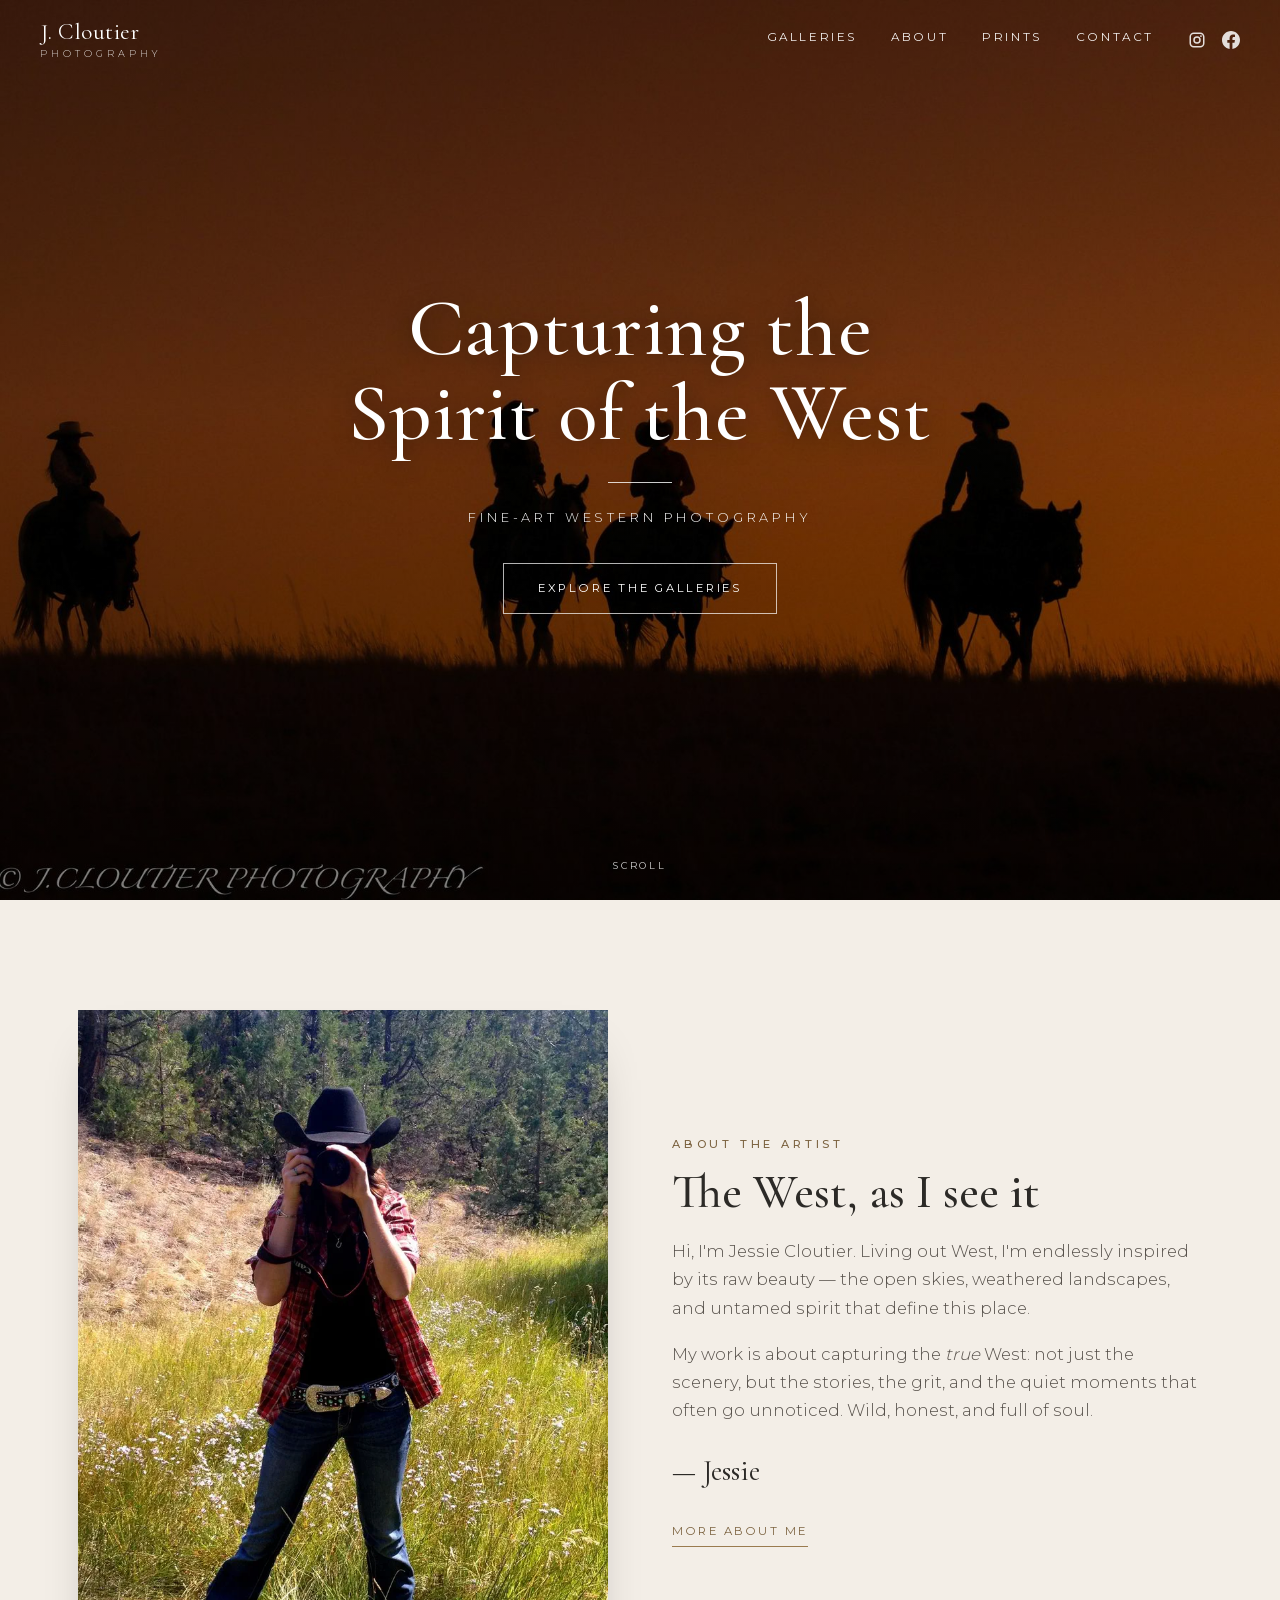
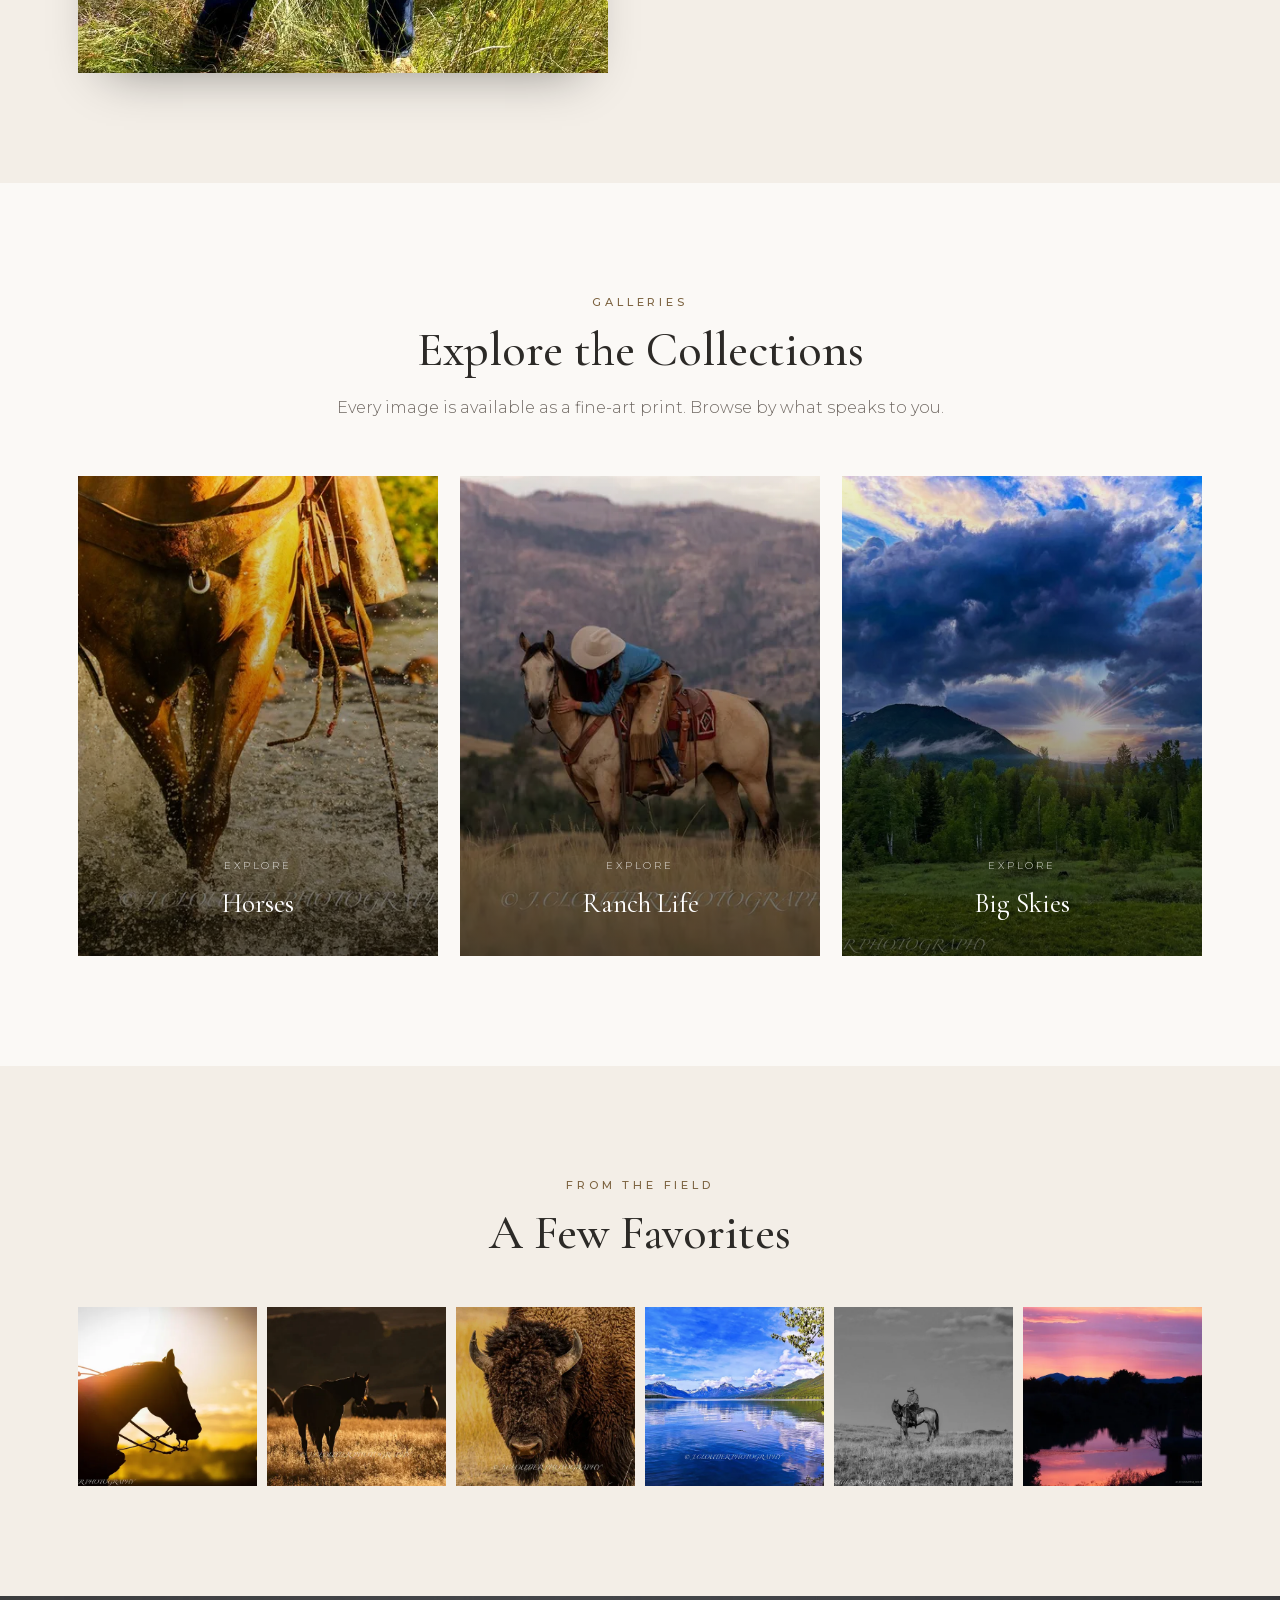
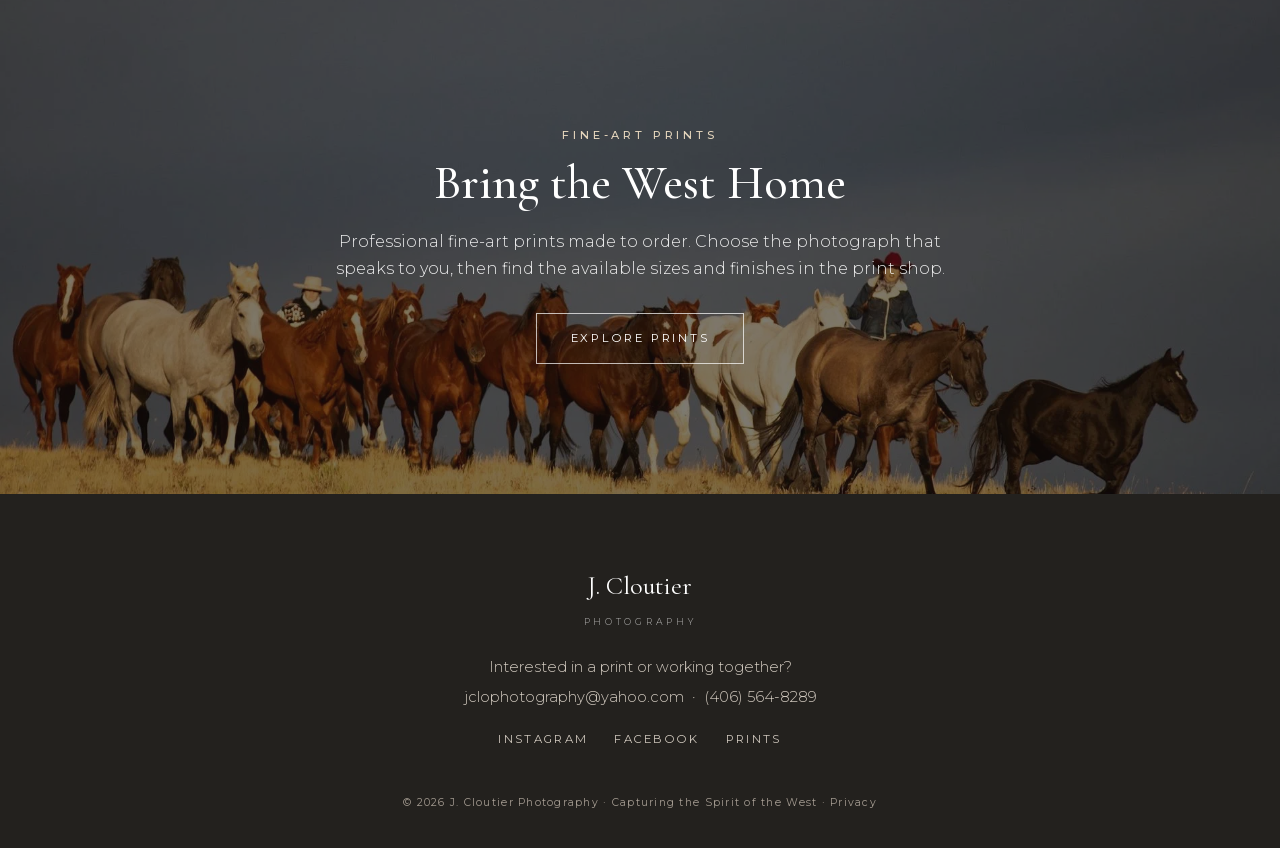
==== commit ac200536: "Polish website for handoff" ====
--- a/index.html
+++ b/index.html
@@ -13,10 +13,10 @@
 <meta property="og:image" content="https://jcloutierphotography.com/asset-hero.jpg" />
 <meta name="twitter:card" content="summary_large_image" />
 <meta name="theme-color" content="#2c2a27" />
-<link rel="preconnect" href="https://fonts.googleapis.com" />
-<link rel="preconnect" href="https://fonts.gstatic.com" crossorigin />
-<link href="https://fonts.googleapis.com/css2?family=Cormorant+Garamond:wght@400;500;600&amp;family=Montserrat:wght@300;400;500&amp;display=swap" rel="stylesheet" />
-<link rel="stylesheet" href="style.css?v=3" />
+<link rel="icon" href="favicon.svg" type="image/svg+xml" />
+<link rel="preload" href="fonts/cormorant-garamond-latin.woff2" as="font" type="font/woff2" crossorigin />
+<link rel="preload" href="fonts/montserrat-latin.woff2" as="font" type="font/woff2" crossorigin />
+<link rel="stylesheet" href="style.css?v=5" />
 <script type="application/ld+json">
 {"@context":"https://schema.org","@type":"Person","name":"Jessie Cloutier","url":"https://jcloutierphotography.com/","jobTitle":"Western Photographer","email":"mailto:jclophotography@yahoo.com","telephone":"+1-406-564-8289","sameAs":["https://www.instagram.com/j.cloutierphotography/","https://www.facebook.com/share/19r7W5c7UH/"]}
 </script>
@@ -57,7 +57,7 @@
 <section class="about" id="about">
   <div class="wrap about-grid">
     <div class="about-photo">
-      <img src="asset-about.jpg" alt="Jessie Cloutier photographing outdoors in a cowboy hat" loading="lazy" decoding="async" />
+      <img src="asset-about.webp" alt="Jessie Cloutier photographing outdoors in a cowboy hat" loading="lazy" decoding="async" />
     </div>
     <div class="about-text">
       <div class="eyebrow">About the Artist</div>
@@ -78,15 +78,15 @@
     <p class="lead">Every image is available as a fine-art print. Browse by what speaks to you.</p>
     <div class="tiles">
       <a class="tile" href="gallery.html#horses">
-        <img src="asset-tile-horses.jpg" alt="Horse crossing water" loading="lazy" decoding="async" />
+        <img src="asset-tile-horses.webp" alt="Horse crossing water" loading="lazy" decoding="async" />
         <div class="tile-label"><small>Explore</small><span>Horses</span></div>
       </a>
       <a class="tile" href="gallery.html#ranch">
-        <img src="asset-tile-ranch.jpg" alt="Cowboy on horseback in the mountains" loading="lazy" decoding="async" />
+        <img src="asset-tile-ranch.webp" alt="Cowboy on horseback in the mountains" loading="lazy" decoding="async" />
         <div class="tile-label"><small>Explore</small><span>Ranch Life</span></div>
       </a>
       <a class="tile" href="gallery.html#skies">
-        <img src="asset-tile-landscapes.jpg" alt="Mountain landscape at dusk" loading="lazy" decoding="async" />
+        <img src="asset-tile-landscapes.webp" alt="Mountain landscape at dusk" loading="lazy" decoding="async" />
         <div class="tile-label"><small>Explore</small><span>Big Skies</span></div>
       </a>
     </div>
@@ -99,19 +99,19 @@
     <div class="eyebrow">From the Field</div>
     <h2 class="sec-title">A Few Favorites</h2>
     <div class="strip">
-      <a href="gallery.html?image=Sunset%20Silhouette" aria-label="View Sunset Silhouette"><img src="asset-feat-1.jpg" alt="Horse at sunrise" loading="lazy" decoding="async" /></a>
-      <a href="gallery.html?image=Golden%20Run" aria-label="View Golden Run"><img src="asset-feat-2.jpg" alt="Horses in a golden field" loading="lazy" decoding="async" /></a>
-      <a href="gallery.html?image=Bison%20Portrait" aria-label="View Bison Portrait"><img src="asset-tile-wildlife.jpg" alt="Bison on the plains" loading="lazy" decoding="async" /></a>
-      <a href="gallery.html?image=Still%20Water" aria-label="View Still Water"><img src="asset-feat-4.jpg" alt="Mountain lake" loading="lazy" decoding="async" /></a>
-      <a href="gallery.html?image=Rider%20Under%20the%20Moon" aria-label="View Rider Under the Moon"><img src="asset-feat-5.jpg" alt="Black-and-white horse and rider" loading="lazy" decoding="async" /></a>
-      <a href="gallery.html?image=Painted%20Evening" aria-label="View Painted Evening"><img src="asset-feat-6.jpg" alt="Pink Western sunset" loading="lazy" decoding="async" /></a>
+      <a href="gallery.html?image=Sunset%20Silhouette" aria-label="View Sunset Silhouette"><img src="asset-feat-1.webp" alt="Horse at sunrise" loading="lazy" decoding="async" /></a>
+      <a href="gallery.html?image=Golden%20Run" aria-label="View Golden Run"><img src="asset-feat-2.webp" alt="Horses in a golden field" loading="lazy" decoding="async" /></a>
+      <a href="gallery.html?image=Bison%20Portrait" aria-label="View Bison Portrait"><img src="asset-feat-bison.webp" alt="Bison on the plains" loading="lazy" decoding="async" /></a>
+      <a href="gallery.html?image=Still%20Water" aria-label="View Still Water"><img src="asset-feat-4.webp" alt="Mountain lake" loading="lazy" decoding="async" /></a>
+      <a href="gallery.html?image=Rider%20Under%20the%20Moon" aria-label="View Rider Under the Moon"><img src="asset-feat-5.webp" alt="Black-and-white horse and rider" loading="lazy" decoding="async" /></a>
+      <a href="gallery.html?image=Painted%20Evening" aria-label="View Painted Evening"><img src="asset-feat-6.webp" alt="Pink Western sunset" loading="lazy" decoding="async" /></a>
     </div>
   </div>
 </section>
 
 <!-- PRINTS CTA -->
 <section class="prints" id="prints">
-  <img src="asset-hero-alt.jpg" alt="Herd of horses running at golden hour" />
+  <img src="asset-hero-alt.webp" alt="Herd of horses running at golden hour" />
   <div class="wrap">
     <div class="eyebrow" style="color:#e6d6bd;">Fine-Art Prints</div>
     <h2 class="sec-title">Bring the West Home</h2>
--- a/style.css
+++ b/style.css
@@ -1,6 +1,20 @@
 /* ===========================================================
    J. Cloutier Photography — shared stylesheet
    =========================================================== */
+@font-face{
+  font-family:'Cormorant Garamond';
+  font-style:normal;
+  font-weight:400 600;
+  font-display:swap;
+  src:url('fonts/cormorant-garamond-latin.woff2') format('woff2');
+}
+@font-face{
+  font-family:'Montserrat';
+  font-style:normal;
+  font-weight:300 500;
+  font-display:swap;
+  src:url('fonts/montserrat-latin.woff2') format('woff2');
+}
 :root{
   --ink:#2c2a27;
   --muted:#6f6862;
@@ -36,9 +50,10 @@
   padding:20px 40px;transition:background .35s ease,padding .35s ease,box-shadow .35s ease;
 }
 header.solid,header.scrolled{background:rgba(251,249,246,.96);padding:14px 40px;box-shadow:0 1px 0 var(--line);}
-.brand{font-family:var(--serif);font-size:1.45rem;letter-spacing:.02em;color:#fff;transition:color .35s ease;line-height:1.1;}
+.brand{position:relative;z-index:60;font-family:var(--serif);font-size:1.45rem;letter-spacing:.02em;color:#fff;transition:color .35s ease;line-height:1.1;}
 .brand small{display:block;font-family:var(--sans);font-weight:300;font-size:.6rem;letter-spacing:.42em;text-transform:uppercase;margin-top:3px;opacity:.85;}
 header.solid .brand,header.scrolled .brand{color:var(--ink);}
+.nav-open header .brand{color:var(--ink);}
 nav{display:flex;gap:34px;}
 nav a{font-size:.74rem;letter-spacing:.22em;text-transform:uppercase;font-weight:400;color:#fff;opacity:.92;transition:color .35s ease,opacity .2s;padding-bottom:3px;border-bottom:1px solid transparent;}
 header.solid nav a,header.scrolled nav a{color:var(--ink);}
@@ -208,7 +223,7 @@
 footer .social{margin-top:18px;display:flex;gap:26px;justify-content:center;font-size:.72rem;letter-spacing:.2em;text-transform:uppercase;}
 footer .social a{border-bottom:1px solid transparent;padding-bottom:3px;}
 footer .social a:hover{border-bottom-color:var(--accent);}
-footer .fine{margin-top:40px;font-size:.66rem;letter-spacing:.12em;color:#7d756c;}
+footer .fine{margin-top:40px;font-size:.66rem;letter-spacing:.12em;color:#a39a90;}
 footer .fine a{border-bottom:1px solid transparent;}
 footer .fine a:hover{color:#cfc7bd;border-bottom-color:var(--accent);}
 
